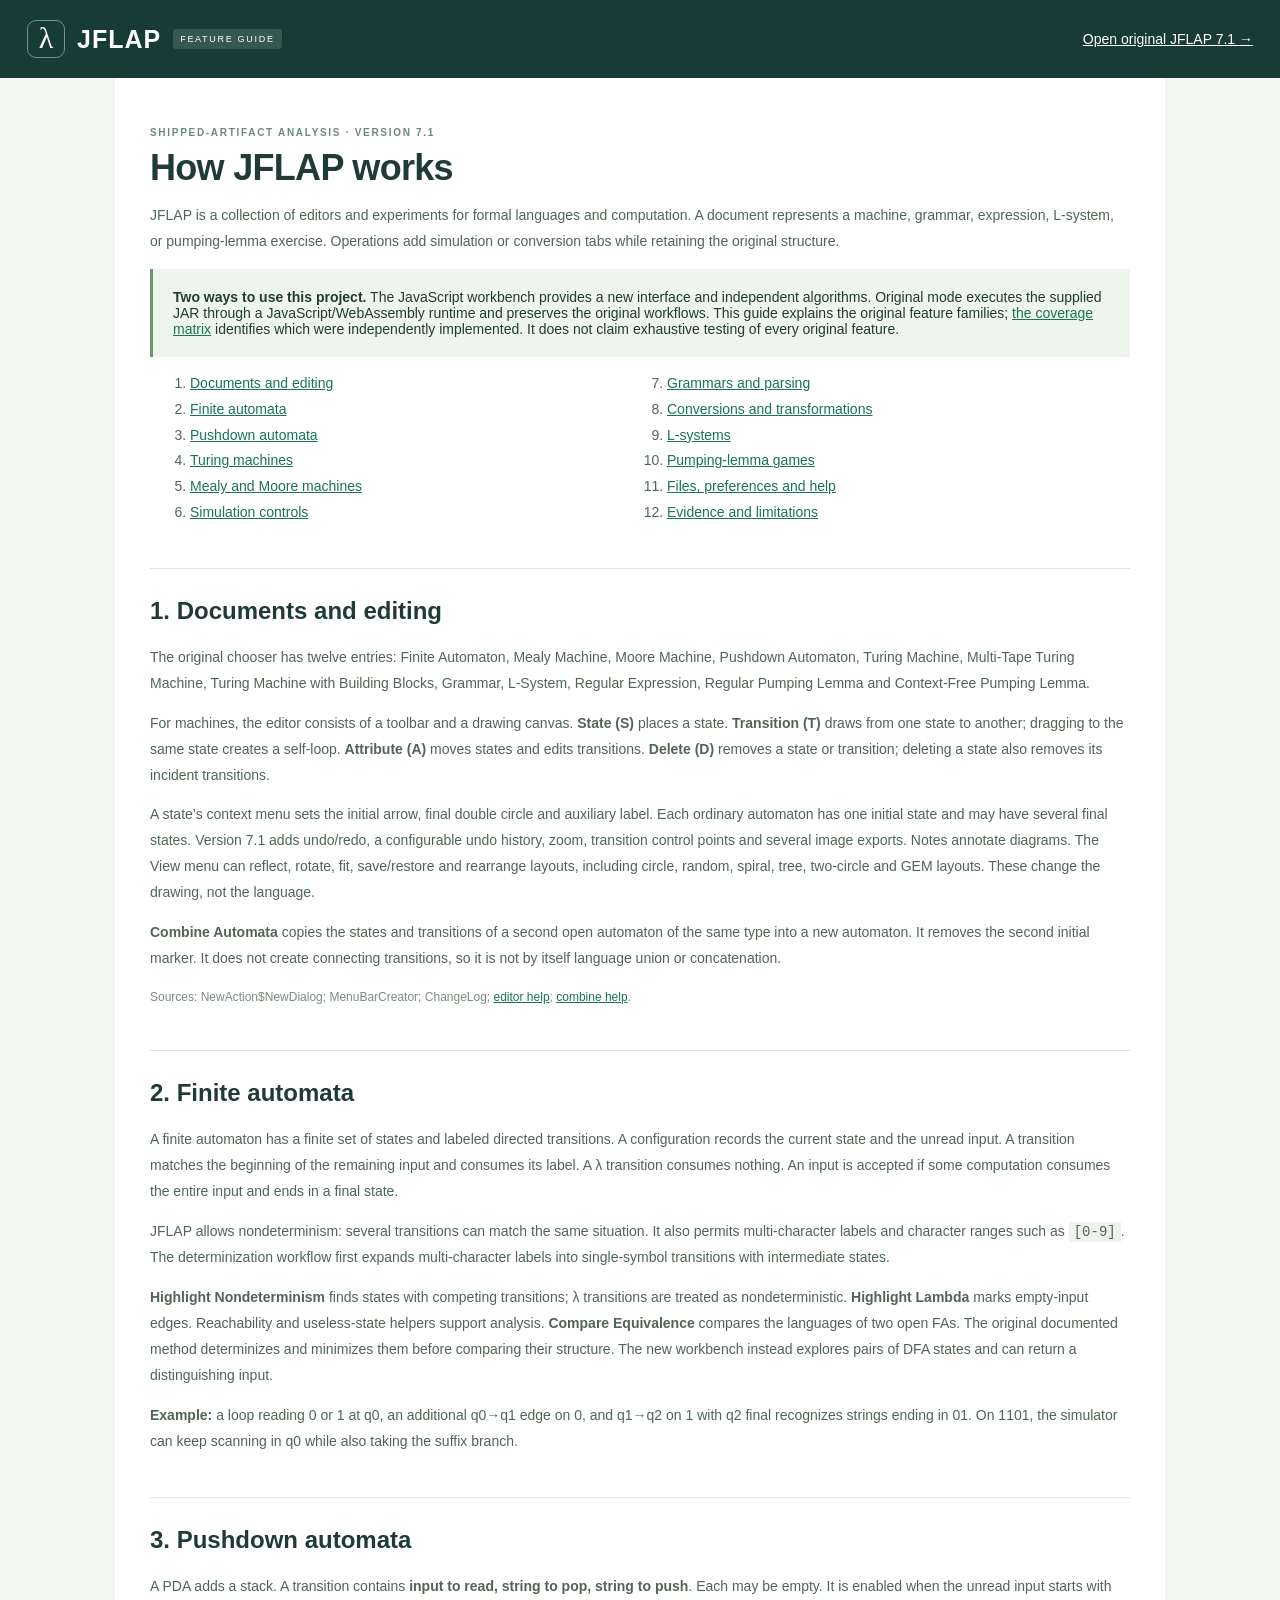
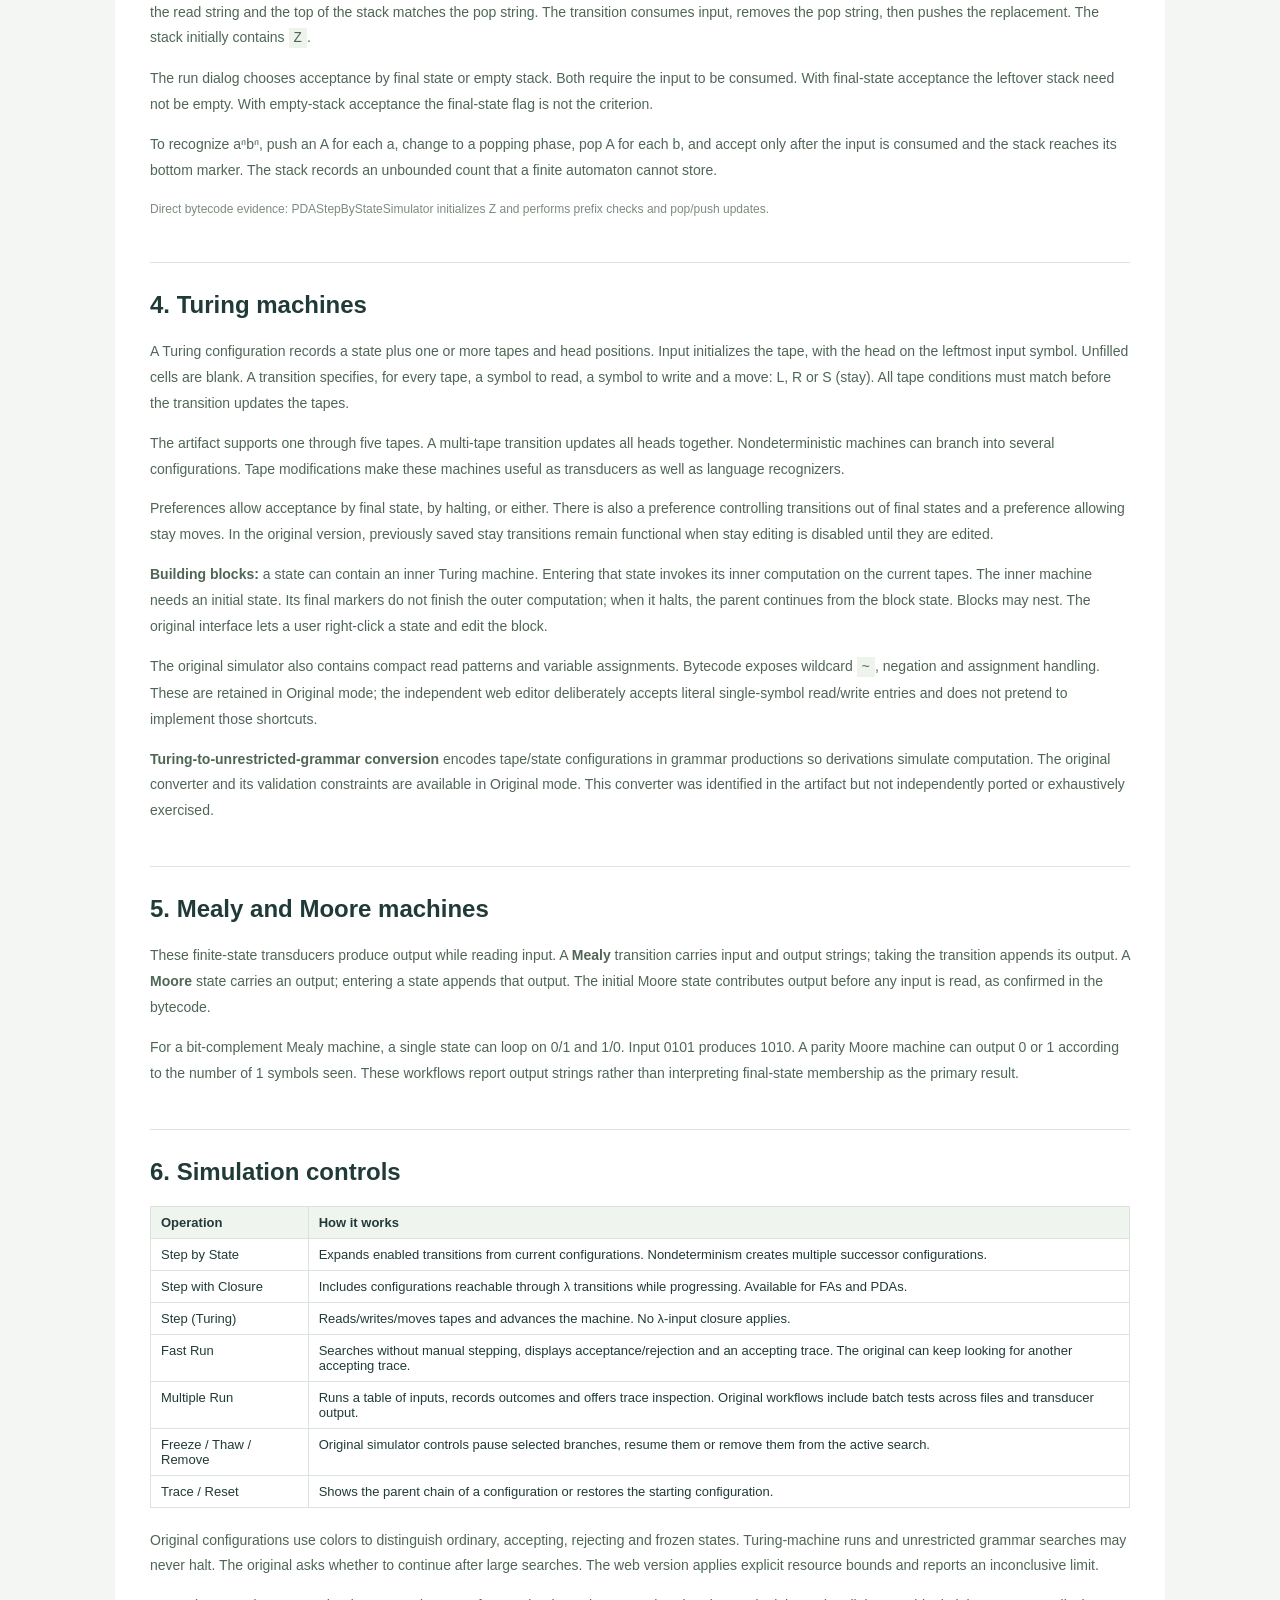
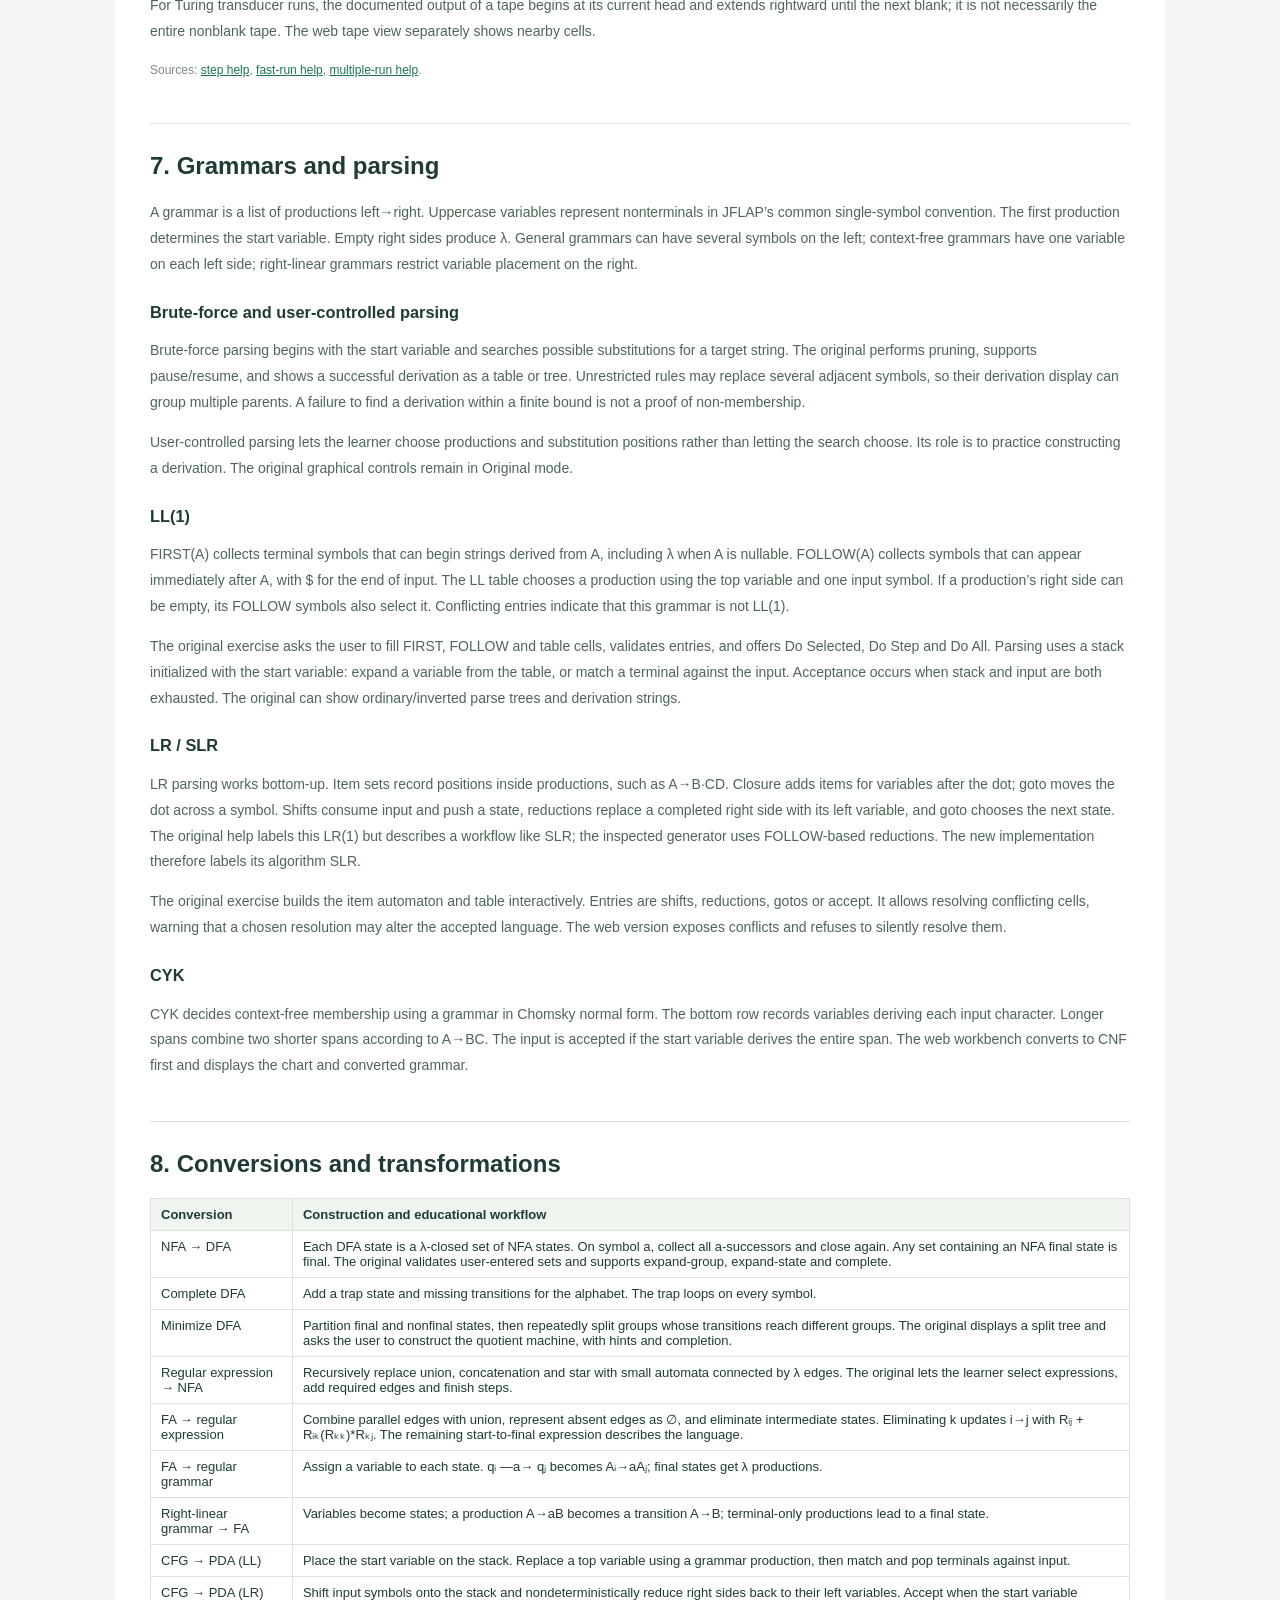
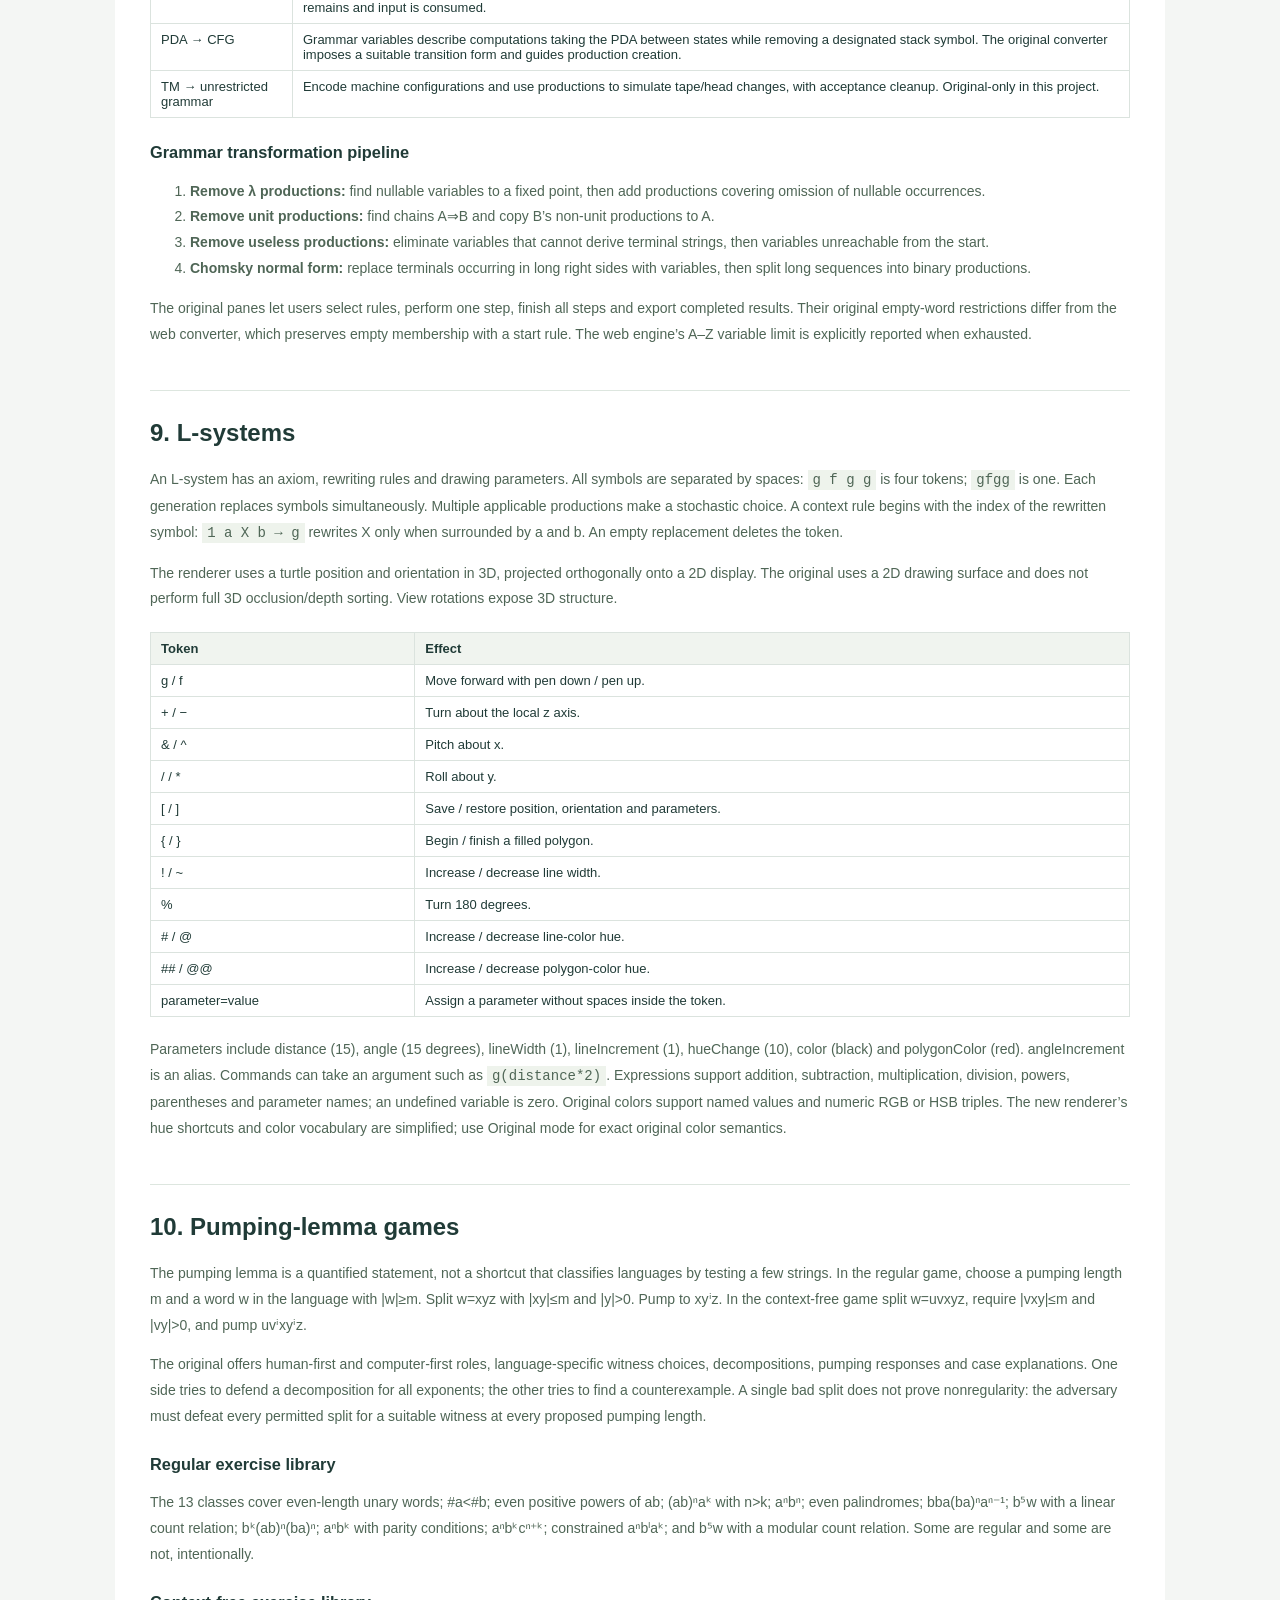
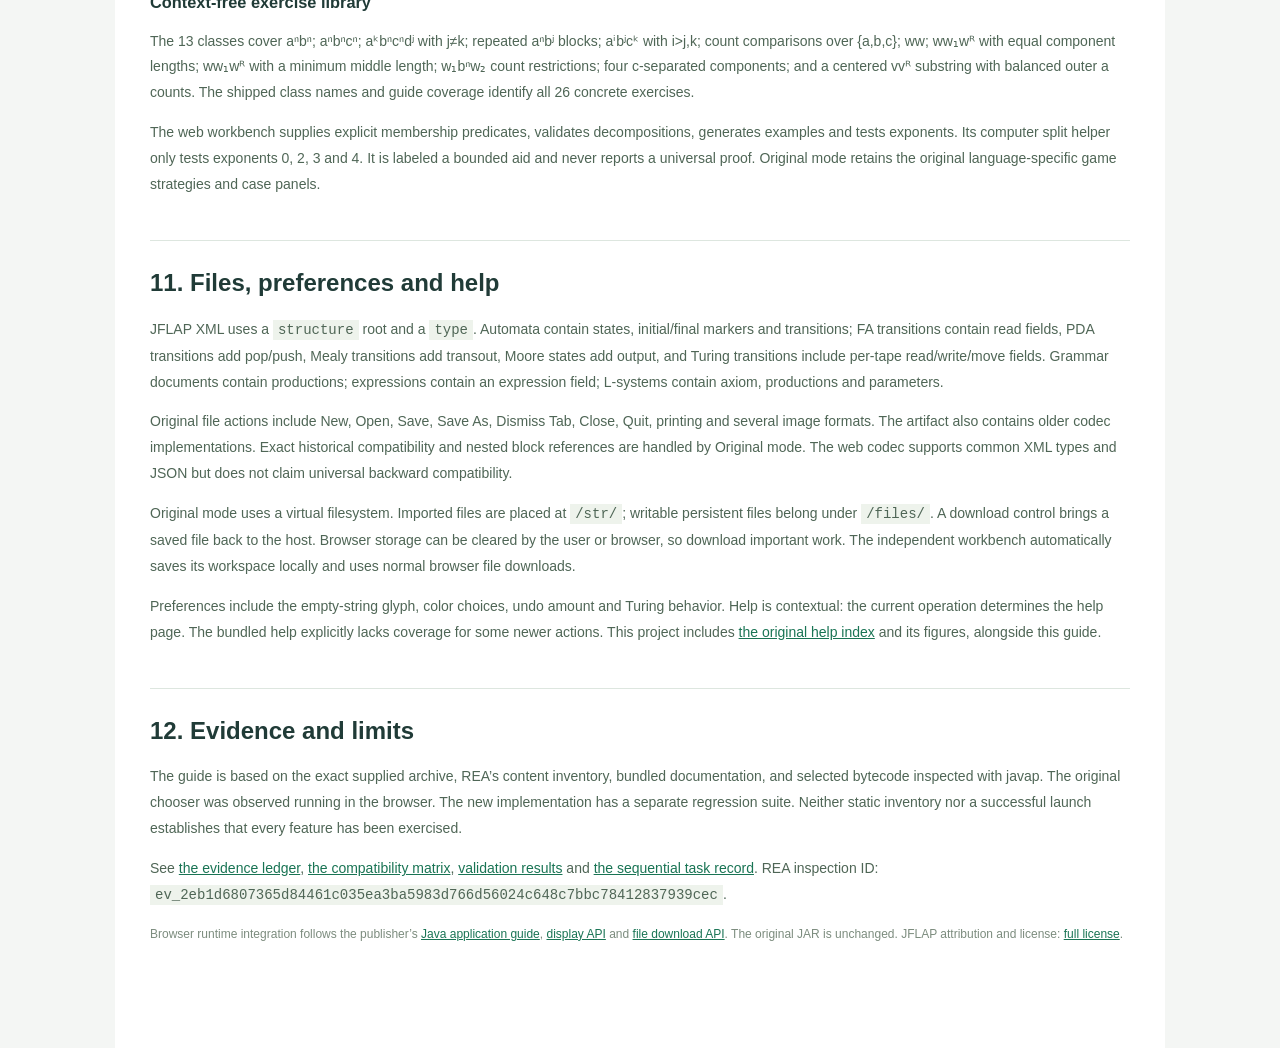
==== docs/GUIDE.html @ 99d25231 "Add regression tests feature guide and deployment documentation" ====
<!doctype html><html lang="en"><head><meta charset="utf-8"><meta name="viewport" content="width=device-width,initial-scale=1"><title>JFLAP 7.1 · Complete feature-family guide</title><link rel="stylesheet" href="../style.css"><style>article{max-width:1050px;margin:auto;padding:45px 35px 100px;background:white}article h1{font-size:36px}article h2{margin-top:42px;border-top:1px solid #dde6df;padding-top:28px;font-size:24px}article h3{margin-top:25px}article p,article li{line-height:1.85;color:#4f6656}article a{color:#197454}article code{background:#eef3ec;padding:2px 5px}article table{margin:20px 0;font-size:13px}.toc{columns:2}.callout{padding:20px;background:#eef5ec;border-left:3px solid #6b9673}.evidence{font-size:12px;color:#7c8c7e}</style></head><body><header><a class="brand" href="../index.html"><span class="brand-icon">λ</span><strong>JFLAP</strong><span class="badge">FEATURE GUIDE</span></a><a href="../classic.html" style="margin-left:auto;color:white">Open original JFLAP 7.1 →</a></header><article><span class="eyebrow">SHIPPED-ARTIFACT ANALYSIS · VERSION 7.1</span><h1>How JFLAP works</h1><p>JFLAP is a collection of editors and experiments for formal languages and computation. A document represents a machine, grammar, expression, L-system, or pumping-lemma exercise. Operations add simulation or conversion tabs while retaining the original structure.</p><div class="callout"><strong>Two ways to use this project.</strong> The JavaScript workbench provides a new interface and independent algorithms. Original mode executes the supplied JAR through a JavaScript/WebAssembly runtime and preserves the original workflows. This guide explains the original feature families; <a href="COVERAGE.md">the coverage matrix</a> identifies which were independently implemented. It does not claim exhaustive testing of every original feature.</div>
<ol class="toc"><li><a href="#documents">Documents and editing</a></li><li><a href="#fa">Finite automata</a></li><li><a href="#pda">Pushdown automata</a></li><li><a href="#tm">Turing machines</a></li><li><a href="#output">Mealy and Moore machines</a></li><li><a href="#simulation">Simulation controls</a></li><li><a href="#grammar">Grammars and parsing</a></li><li><a href="#conversion">Conversions and transformations</a></li><li><a href="#lsystem">L-systems</a></li><li><a href="#pumping">Pumping-lemma games</a></li><li><a href="#files">Files, preferences and help</a></li><li><a href="#evidence">Evidence and limitations</a></li></ol>
<h2 id="documents">1. Documents and editing</h2><p>The original chooser has twelve entries: Finite Automaton, Mealy Machine, Moore Machine, Pushdown Automaton, Turing Machine, Multi-Tape Turing Machine, Turing Machine with Building Blocks, Grammar, L-System, Regular Expression, Regular Pumping Lemma and Context-Free Pumping Lemma.</p><p>For machines, the editor consists of a toolbar and a drawing canvas. <strong>State (S)</strong> places a state. <strong>Transition (T)</strong> draws from one state to another; dragging to the same state creates a self-loop. <strong>Attribute (A)</strong> moves states and edits transitions. <strong>Delete (D)</strong> removes a state or transition; deleting a state also removes its incident transitions.</p><p>A state’s context menu sets the initial arrow, final double circle and auxiliary label. Each ordinary automaton has one initial state and may have several final states. Version 7.1 adds undo/redo, a configurable undo history, zoom, transition control points and several image exports. Notes annotate diagrams. The View menu can reflect, rotate, fit, save/restore and rearrange layouts, including circle, random, spiral, tree, two-circle and GEM layouts. These change the drawing, not the language.</p><p><strong>Combine Automata</strong> copies the states and transitions of a second open automaton of the same type into a new automaton. It removes the second initial marker. It does not create connecting transitions, so it is not by itself language union or concatenation.</p><p class="evidence">Sources: NewAction$NewDialog; MenuBarCreator; ChangeLog; <a href="original/gui.editor.EditorPane.html">editor help</a>; <a href="original/combineAutomata.html">combine help</a>.</p>
<h2 id="fa">2. Finite automata</h2><p>A finite automaton has a finite set of states and labeled directed transitions. A configuration records the current state and the unread input. A transition matches the beginning of the remaining input and consumes its label. A λ transition consumes nothing. An input is accepted if some computation consumes the entire input and ends in a final state.</p><p>JFLAP allows nondeterminism: several transitions can match the same situation. It also permits multi-character labels and character ranges such as <code>[0-9]</code>. The determinization workflow first expands multi-character labels into single-symbol transitions with intermediate states.</p><p><strong>Highlight Nondeterminism</strong> finds states with competing transitions; λ transitions are treated as nondeterministic. <strong>Highlight Lambda</strong> marks empty-input edges. Reachability and useless-state helpers support analysis. <strong>Compare Equivalence</strong> compares the languages of two open FAs. The original documented method determinizes and minimizes them before comparing their structure. The new workbench instead explores pairs of DFA states and can return a distinguishing input.</p><p><strong>Example:</strong> a loop reading 0 or 1 at q0, an additional q0→q1 edge on 0, and q1→q2 on 1 with q2 final recognizes strings ending in 01. On 1101, the simulator can keep scanning in q0 while also taking the suffix branch.</p>
<h2 id="pda">3. Pushdown automata</h2><p>A PDA adds a stack. A transition contains <strong>input to read, string to pop, string to push</strong>. Each may be empty. It is enabled when the unread input starts with the read string and the top of the stack matches the pop string. The transition consumes input, removes the pop string, then pushes the replacement. The stack initially contains <code>Z</code>.</p><p>The run dialog chooses acceptance by final state or empty stack. Both require the input to be consumed. With final-state acceptance the leftover stack need not be empty. With empty-stack acceptance the final-state flag is not the criterion.</p><p>To recognize aⁿbⁿ, push an A for each a, change to a popping phase, pop A for each b, and accept only after the input is consumed and the stack reaches its bottom marker. The stack records an unbounded count that a finite automaton cannot store.</p><p class="evidence">Direct bytecode evidence: PDAStepByStateSimulator initializes Z and performs prefix checks and pop/push updates.</p>
<h2 id="tm">4. Turing machines</h2><p>A Turing configuration records a state plus one or more tapes and head positions. Input initializes the tape, with the head on the leftmost input symbol. Unfilled cells are blank. A transition specifies, for every tape, a symbol to read, a symbol to write and a move: L, R or S (stay). All tape conditions must match before the transition updates the tapes.</p><p>The artifact supports one through five tapes. A multi-tape transition updates all heads together. Nondeterministic machines can branch into several configurations. Tape modifications make these machines useful as transducers as well as language recognizers.</p><p>Preferences allow acceptance by final state, by halting, or either. There is also a preference controlling transitions out of final states and a preference allowing stay moves. In the original version, previously saved stay transitions remain functional when stay editing is disabled until they are edited.</p><p><strong>Building blocks:</strong> a state can contain an inner Turing machine. Entering that state invokes its inner computation on the current tapes. The inner machine needs an initial state. Its final markers do not finish the outer computation; when it halts, the parent continues from the block state. Blocks may nest. The original interface lets a user right-click a state and edit the block.</p><p>The original simulator also contains compact read patterns and variable assignments. Bytecode exposes wildcard <code>~</code>, negation and assignment handling. These are retained in Original mode; the independent web editor deliberately accepts literal single-symbol read/write entries and does not pretend to implement those shortcuts.</p><p><strong>Turing-to-unrestricted-grammar conversion</strong> encodes tape/state configurations in grammar productions so derivations simulate computation. The original converter and its validation constraints are available in Original mode. This converter was identified in the artifact but not independently ported or exhaustively exercised.</p>
<h2 id="output">5. Mealy and Moore machines</h2><p>These finite-state transducers produce output while reading input. A <strong>Mealy</strong> transition carries input and output strings; taking the transition appends its output. A <strong>Moore</strong> state carries an output; entering a state appends that output. The initial Moore state contributes output before any input is read, as confirmed in the bytecode.</p><p>For a bit-complement Mealy machine, a single state can loop on 0/1 and 1/0. Input 0101 produces 1010. A parity Moore machine can output 0 or 1 according to the number of 1 symbols seen. These workflows report output strings rather than interpreting final-state membership as the primary result.</p>
<h2 id="simulation">6. Simulation controls</h2><table><tr><th>Operation</th><th>How it works</th></tr><tr><td>Step by State</td><td>Expands enabled transitions from current configurations. Nondeterminism creates multiple successor configurations.</td></tr><tr><td>Step with Closure</td><td>Includes configurations reachable through λ transitions while progressing. Available for FAs and PDAs.</td></tr><tr><td>Step (Turing)</td><td>Reads/writes/moves tapes and advances the machine. No λ-input closure applies.</td></tr><tr><td>Fast Run</td><td>Searches without manual stepping, displays acceptance/rejection and an accepting trace. The original can keep looking for another accepting trace.</td></tr><tr><td>Multiple Run</td><td>Runs a table of inputs, records outcomes and offers trace inspection. Original workflows include batch tests across files and transducer output.</td></tr><tr><td>Freeze / Thaw / Remove</td><td>Original simulator controls pause selected branches, resume them or remove them from the active search.</td></tr><tr><td>Trace / Reset</td><td>Shows the parent chain of a configuration or restores the starting configuration.</td></tr></table><p>Original configurations use colors to distinguish ordinary, accepting, rejecting and frozen states. Turing-machine runs and unrestricted grammar searches may never halt. The original asks whether to continue after large searches. The web version applies explicit resource bounds and reports an inconclusive limit.</p><p>For Turing transducer runs, the documented output of a tape begins at its current head and extends rightward until the next blank; it is not necessarily the entire nonblank tape. The web tape view separately shows nearby cells.</p><p class="evidence">Sources: <a href="original/gui.sim.SimulatorPane.html">step help</a>, <a href="original/fastSimulator.html">fast-run help</a>, <a href="original/gui.action.MultipleSimulateAction$MultiplePane.html">multiple-run help</a>.</p>
<h2 id="grammar">7. Grammars and parsing</h2><p>A grammar is a list of productions left→right. Uppercase variables represent nonterminals in JFLAP’s common single-symbol convention. The first production determines the start variable. Empty right sides produce λ. General grammars can have several symbols on the left; context-free grammars have one variable on each left side; right-linear grammars restrict variable placement on the right.</p><h3>Brute-force and user-controlled parsing</h3><p>Brute-force parsing begins with the start variable and searches possible substitutions for a target string. The original performs pruning, supports pause/resume, and shows a successful derivation as a table or tree. Unrestricted rules may replace several adjacent symbols, so their derivation display can group multiple parents. A failure to find a derivation within a finite bound is not a proof of non-membership.</p><p>User-controlled parsing lets the learner choose productions and substitution positions rather than letting the search choose. Its role is to practice constructing a derivation. The original graphical controls remain in Original mode.</p><h3>LL(1)</h3><p>FIRST(A) collects terminal symbols that can begin strings derived from A, including λ when A is nullable. FOLLOW(A) collects symbols that can appear immediately after A, with $ for the end of input. The LL table chooses a production using the top variable and one input symbol. If a production’s right side can be empty, its FOLLOW symbols also select it. Conflicting entries indicate that this grammar is not LL(1).</p><p>The original exercise asks the user to fill FIRST, FOLLOW and table cells, validates entries, and offers Do Selected, Do Step and Do All. Parsing uses a stack initialized with the start variable: expand a variable from the table, or match a terminal against the input. Acceptance occurs when stack and input are both exhausted. The original can show ordinary/inverted parse trees and derivation strings.</p><h3>LR / SLR</h3><p>LR parsing works bottom-up. Item sets record positions inside productions, such as A→B·CD. Closure adds items for variables after the dot; goto moves the dot across a symbol. Shifts consume input and push a state, reductions replace a completed right side with its left variable, and goto chooses the next state. The original help labels this LR(1) but describes a workflow like SLR; the inspected generator uses FOLLOW-based reductions. The new implementation therefore labels its algorithm SLR.</p><p>The original exercise builds the item automaton and table interactively. Entries are shifts, reductions, gotos or accept. It allows resolving conflicting cells, warning that a chosen resolution may alter the accepted language. The web version exposes conflicts and refuses to silently resolve them.</p><h3>CYK</h3><p>CYK decides context-free membership using a grammar in Chomsky normal form. The bottom row records variables deriving each input character. Longer spans combine two shorter spans according to A→BC. The input is accepted if the start variable derives the entire span. The web workbench converts to CNF first and displays the chart and converted grammar.</p>
<h2 id="conversion">8. Conversions and transformations</h2><table><tr><th>Conversion</th><th>Construction and educational workflow</th></tr><tr><td>NFA → DFA</td><td>Each DFA state is a λ-closed set of NFA states. On symbol a, collect all a-successors and close again. Any set containing an NFA final state is final. The original validates user-entered sets and supports expand-group, expand-state and complete.</td></tr><tr><td>Complete DFA</td><td>Add a trap state and missing transitions for the alphabet. The trap loops on every symbol.</td></tr><tr><td>Minimize DFA</td><td>Partition final and nonfinal states, then repeatedly split groups whose transitions reach different groups. The original displays a split tree and asks the user to construct the quotient machine, with hints and completion.</td></tr><tr><td>Regular expression → NFA</td><td>Recursively replace union, concatenation and star with small automata connected by λ edges. The original lets the learner select expressions, add required edges and finish steps.</td></tr><tr><td>FA → regular expression</td><td>Combine parallel edges with union, represent absent edges as ∅, and eliminate intermediate states. Eliminating k updates i→j with Rᵢⱼ + Rᵢₖ(Rₖₖ)*Rₖⱼ. The remaining start-to-final expression describes the language.</td></tr><tr><td>FA → regular grammar</td><td>Assign a variable to each state. qᵢ —a→ qⱼ becomes Aᵢ→aAⱼ; final states get λ productions.</td></tr><tr><td>Right-linear grammar → FA</td><td>Variables become states; a production A→aB becomes a transition A→B; terminal-only productions lead to a final state.</td></tr><tr><td>CFG → PDA (LL)</td><td>Place the start variable on the stack. Replace a top variable using a grammar production, then match and pop terminals against input.</td></tr><tr><td>CFG → PDA (LR)</td><td>Shift input symbols onto the stack and nondeterministically reduce right sides back to their left variables. Accept when the start variable remains and input is consumed.</td></tr><tr><td>PDA → CFG</td><td>Grammar variables describe computations taking the PDA between states while removing a designated stack symbol. The original converter imposes a suitable transition form and guides production creation.</td></tr><tr><td>TM → unrestricted grammar</td><td>Encode machine configurations and use productions to simulate tape/head changes, with acceptance cleanup. Original-only in this project.</td></tr></table><h3>Grammar transformation pipeline</h3><ol><li><strong>Remove λ productions:</strong> find nullable variables to a fixed point, then add productions covering omission of nullable occurrences.</li><li><strong>Remove unit productions:</strong> find chains A⇒B and copy B’s non-unit productions to A.</li><li><strong>Remove useless productions:</strong> eliminate variables that cannot derive terminal strings, then variables unreachable from the start.</li><li><strong>Chomsky normal form:</strong> replace terminals occurring in long right sides with variables, then split long sequences into binary productions.</li></ol><p>The original panes let users select rules, perform one step, finish all steps and export completed results. Their original empty-word restrictions differ from the web converter, which preserves empty membership with a start rule. The web engine’s A–Z variable limit is explicitly reported when exhausted.</p>
<h2 id="lsystem">9. L-systems</h2><p>An L-system has an axiom, rewriting rules and drawing parameters. All symbols are separated by spaces: <code>g f g g</code> is four tokens; <code>gfgg</code> is one. Each generation replaces symbols simultaneously. Multiple applicable productions make a stochastic choice. A context rule begins with the index of the rewritten symbol: <code>1 a X b → g</code> rewrites X only when surrounded by a and b. An empty replacement deletes the token.</p><p>The renderer uses a turtle position and orientation in 3D, projected orthogonally onto a 2D display. The original uses a 2D drawing surface and does not perform full 3D occlusion/depth sorting. View rotations expose 3D structure.</p><table><tr><th>Token</th><th>Effect</th></tr><tr><td>g / f</td><td>Move forward with pen down / pen up.</td></tr><tr><td>+ / −</td><td>Turn about the local z axis.</td></tr><tr><td>&amp; / ^</td><td>Pitch about x.</td></tr><tr><td>/ / *</td><td>Roll about y.</td></tr><tr><td>[ / ]</td><td>Save / restore position, orientation and parameters.</td></tr><tr><td>{ / }</td><td>Begin / finish a filled polygon.</td></tr><tr><td>! / ~</td><td>Increase / decrease line width.</td></tr><tr><td>%</td><td>Turn 180 degrees.</td></tr><tr><td># / @</td><td>Increase / decrease line-color hue.</td></tr><tr><td>## / @@</td><td>Increase / decrease polygon-color hue.</td></tr><tr><td>parameter=value</td><td>Assign a parameter without spaces inside the token.</td></tr></table><p>Parameters include distance (15), angle (15 degrees), lineWidth (1), lineIncrement (1), hueChange (10), color (black) and polygonColor (red). angleIncrement is an alias. Commands can take an argument such as <code>g(distance*2)</code>. Expressions support addition, subtraction, multiplication, division, powers, parentheses and parameter names; an undefined variable is zero. Original colors support named values and numeric RGB or HSB triples. The new renderer’s hue shortcuts and color vocabulary are simplified; use Original mode for exact original color semantics.</p>
<h2 id="pumping">10. Pumping-lemma games</h2><p>The pumping lemma is a quantified statement, not a shortcut that classifies languages by testing a few strings. In the regular game, choose a pumping length m and a word w in the language with |w|≥m. Split w=xyz with |xy|≤m and |y|&gt;0. Pump to xyⁱz. In the context-free game split w=uvxyz, require |vxy|≤m and |vy|&gt;0, and pump uvⁱxyⁱz.</p><p>The original offers human-first and computer-first roles, language-specific witness choices, decompositions, pumping responses and case explanations. One side tries to defend a decomposition for all exponents; the other tries to find a counterexample. A single bad split does not prove nonregularity: the adversary must defeat every permitted split for a suitable witness at every proposed pumping length.</p><h3>Regular exercise library</h3><p>The 13 classes cover even-length unary words; #a&lt;#b; even positive powers of ab; (ab)ⁿaᵏ with n&gt;k; aⁿbⁿ; even palindromes; bba(ba)ⁿaⁿ⁻¹; b⁵w with a linear count relation; bᵏ(ab)ⁿ(ba)ⁿ; aⁿbᵏ with parity conditions; aⁿbᵏcⁿ⁺ᵏ; constrained aⁿbˡaᵏ; and b⁵w with a modular count relation. Some are regular and some are not, intentionally.</p><h3>Context-free exercise library</h3><p>The 13 classes cover aⁿbⁿ; aⁿbⁿcⁿ; aᵏbⁿcⁿdʲ with j≠k; repeated aⁿbʲ blocks; aⁱbʲcᵏ with i&gt;j,k; count comparisons over {a,b,c}; ww; ww₁wᴿ with equal component lengths; ww₁wᴿ with a minimum middle length; w₁bⁿw₂ count restrictions; four c-separated components; and a centered vvᴿ substring with balanced outer a counts. The shipped class names and guide coverage identify all 26 concrete exercises.</p><p>The web workbench supplies explicit membership predicates, validates decompositions, generates examples and tests exponents. Its computer split helper only tests exponents 0, 2, 3 and 4. It is labeled a bounded aid and never reports a universal proof. Original mode retains the original language-specific game strategies and case panels.</p>
<h2 id="files">11. Files, preferences and help</h2><p>JFLAP XML uses a <code>structure</code> root and a <code>type</code>. Automata contain states, initial/final markers and transitions; FA transitions contain read fields, PDA transitions add pop/push, Mealy transitions add transout, Moore states add output, and Turing transitions include per-tape read/write/move fields. Grammar documents contain productions; expressions contain an expression field; L-systems contain axiom, productions and parameters.</p><p>Original file actions include New, Open, Save, Save As, Dismiss Tab, Close, Quit, printing and several image formats. The artifact also contains older codec implementations. Exact historical compatibility and nested block references are handled by Original mode. The web codec supports common XML types and JSON but does not claim universal backward compatibility.</p><p>Original mode uses a virtual filesystem. Imported files are placed at <code>/str/</code>; writable persistent files belong under <code>/files/</code>. A download control brings a saved file back to the host. Browser storage can be cleared by the user or browser, so download important work. The independent workbench automatically saves its workspace locally and uses normal browser file downloads.</p><p>Preferences include the empty-string glyph, color choices, undo amount and Turing behavior. Help is contextual: the current operation determines the help page. The bundled help explicitly lacks coverage for some newer actions. This project includes <a href="original/index.html">the original help index</a> and its figures, alongside this guide.</p>
<h2 id="evidence">12. Evidence and limits</h2><p>The guide is based on the exact supplied archive, REA’s content inventory, bundled documentation, and selected bytecode inspected with javap. The original chooser was observed running in the browser. The new implementation has a separate regression suite. Neither static inventory nor a successful launch establishes that every feature has been exercised.</p><p>See <a href="ANALYSIS.md">the evidence ledger</a>, <a href="COVERAGE.md">the compatibility matrix</a>, <a href="VALIDATION.md">validation results</a> and <a href="TASKS.md">the sequential task record</a>. REA inspection ID: <code>ev_2eb1d6807365d84461c035ea3ba5983d766d56024c648c7bbc78412837939cec</code>.</p><p class="evidence">Browser runtime integration follows the publisher’s <a href="https://cheerpj.com/docs/getting-started/Java-app">Java application guide</a>, <a href="https://cheerpj.com/docs/reference/cheerpjCreateDisplay">display API</a> and <a href="https://cheerpj.com/docs/reference/cjFileBlob">file download API</a>. The original JAR is unchanged. JFLAP attribution and license: <a href="../vendor/JFLAP-LICENSE.txt">full license</a>.</p></article></body></html>
---- style.css ----
:root{font-family:Inter,'Segoe UI',Arial,sans-serif;color:#203b37;background:#f4f6f4;font-size:14px;--green:#176b56;--line:#dbe3de;--muted:#78847e}*{box-sizing:border-box}body{margin:0}button,input,select,textarea{font:inherit}button{cursor:pointer;border:1px solid var(--line);background:white;color:#304b44;border-radius:6px;padding:8px 12px;transition:background .12s}button:hover{background:#eaf2ec}button:disabled{opacity:.4;cursor:default}button.primary{background:var(--green);color:white;border-color:var(--green)}button.active{background:#deeee4;border-color:#83ad95;color:#12523c}input,select,textarea{border:1px solid #cbd8d0;border-radius:5px;padding:8px;background:white;color:#243c33}textarea{resize:vertical;line-height:1.65;font-family:Consolas,monospace;width:100%}input:focus,textarea:focus,button:focus-visible,select:focus{outline:2px solid #47a77d;outline-offset:2px}header{height:78px;background:#173b35;color:#fff;display:flex;align-items:center;padding:0 27px;gap:32px}.brand{display:flex;gap:12px;align-items:center;text-decoration:none;color:white}.brand strong{font-size:25px;letter-spacing:1px}.brand-icon{width:38px;height:38px;border:1px solid #72958b;border-radius:9px;font-family:Georgia;font-size:30px;text-align:center}.badge{font-size:9px;letter-spacing:1.7px;background:#35584f;padding:5px 7px;border-radius:3px}.tagline{color:#b7cdc5;font-size:13px}header>button{margin-left:auto;background:transparent;border-color:#4f7066;color:white}#menubar{display:flex;padding:6px 24px;background:white;border-bottom:1px solid var(--line);gap:4px;height:43px}.menu{position:relative}.menu>button{border:0;padding:5px 14px}.menu-panel{display:none;position:absolute;top:31px;left:0;min-width:220px;background:white;padding:6px;border:1px solid var(--line);border-radius:6px;z-index:40;box-shadow:0 8px 28px #233b3720}.menu:focus-within .menu-panel,.menu:hover .menu-panel{display:block}.menu-panel button{display:block;width:100%;text-align:left;border:0;font-size:13px;padding:9px}.menu-panel hr{border:0;border-top:1px solid var(--line)}.workspace{display:grid;grid-template-columns:226px 1fr;min-height:calc(100vh - 121px)}.sidebar{border-right:1px solid var(--line);padding:26px 15px;display:flex;flex-direction:column;background:#eff3ef}.section-label{font-size:10px;letter-spacing:1.7px;font-weight:700;color:#849188;margin:0 10px 16px}.new{width:100%;text-align:left;background:transparent;margin-bottom:19px;border-style:dashed}#documents{display:flex;flex-direction:column;gap:5px}.doc-item{display:flex;align-items:center;gap:4px;border-radius:7px}.doc-item.active{background:#dce9de}.doc-item>button:first-child{background:transparent;flex:1;min-width:0;text-align:left;border:0;overflow:hidden;text-overflow:ellipsis;white-space:nowrap;padding:13px 10px}.doc-item>button:last-child{background:transparent;padding:3px 7px;border:0;color:#8a9990}.sidebar-bottom{margin-top:auto;padding:36px 10px 0;font-size:11px;line-height:1.8;color:#718379}.sidebar-bottom small{font-size:10px;color:#98a59c}.status-dot{display:inline-block;width:6px;height:6px;background:#50a26b;border-radius:50%;margin-right:4px}main{min-width:0;padding:28px 32px 0;display:flex;flex-direction:column}.document-heading{display:flex;justify-content:space-between;align-items:center;gap:15px;margin-bottom:25px}.eyebrow{font-size:10px;font-weight:700;letter-spacing:1.7px;color:#6b8b79}h1{margin:8px 0 0;font-size:25px;font-weight:600;letter-spacing:-.7px}.heading-actions{display:flex;gap:8px}#tabs{display:flex;border-bottom:1px solid var(--line);gap:16px}#tabs button{border:0;border-radius:0;background:none;padding:12px 5px;color:#7b8a80;font-size:13px}#tabs button.active{border-bottom:2px solid #287453;color:#23563f}#toolbar{display:flex;align-items:center;gap:7px;background:#fff;border:1px solid var(--line);border-bottom:0;padding:12px 16px;border-radius:8px 8px 0 0;margin-top:22px;min-height:62px;flex-wrap:wrap}.divider{height:24px;width:1px;background:var(--line);margin:0 7px}.toolbar-hint{margin-left:auto;color:#8b978f;font-size:11px}#content{border:1px solid var(--line);background:white;min-height:490px;flex:1;position:relative;border-radius:0 0 8px 8px;overflow:hidden}#canvas{width:100%;height:100%;min-height:490px;display:block;touch-action:none;background-image:radial-gradient(#d8e4dc .8px,transparent .8px);background-size:20px 20px}.state circle{fill:#f5df94;stroke:#4d6052;stroke-width:1.7}.state.highlight circle{fill:#a9dfb9;stroke:#198051;stroke-width:3}.state.selected circle{stroke:#188c6d;stroke-width:3}.state text{fill:#273e32;text-anchor:middle;dominant-baseline:middle;font:14px 'Segoe UI',sans-serif;pointer-events:none}.state .label{font-size:11px;fill:#728675}.transition path{fill:none;stroke:#52665b;stroke-width:1.6}.transition text{font:13px Consolas,monospace;fill:#365143;paint-order:stroke;stroke:white;stroke-width:5;stroke-linejoin:round}.transition.highlight path{stroke:#dc8d2d;stroke-width:3}.transition .hit{stroke:transparent;stroke-width:15;pointer-events:stroke}.transition .control{fill:#fff;stroke:#16856b;stroke-dasharray:3 2}.note{font-size:13px;fill:#89958c}footer{display:flex;justify-content:space-between;font-size:11px;color:#819086;padding:14px 0}.panel{padding:24px}.split{display:grid;grid-template-columns:minmax(270px,1fr) minmax(280px,1.25fr);gap:25px}.card{border:1px solid var(--line);border-radius:7px;padding:20px}.card h3{margin:0 0 15px;font-size:15px}.card p,.hint{font-size:12px;line-height:1.7;color:#7b8a80}.field{display:flex;flex-direction:column;gap:7px;margin-bottom:14px}.field>span,.field>label{font-size:12px;color:#5c7264}.row{display:flex;gap:10px;align-items:center;flex-wrap:wrap}.row>input{min-width:80px;flex:1}.actions{display:flex;gap:7px;flex-wrap:wrap;margin:12px 0}.result{padding:14px 18px;background:#f1f5f1;border-left:3px solid #849b8c;border-radius:4px;margin:14px 0;font-weight:500}.result.accepted{background:#e8f5eb;color:#25643b;border-color:#57a271}.result.rejected,.error{background:#fff0eb;color:#a04d36;border-color:#cb765d}.result.limit,.result.loop{background:#fff7e4;color:#936c22;border-color:#d8b669}table{border-collapse:collapse;width:100%;font-size:12px}td,th{border:1px solid var(--line);padding:8px 10px;text-align:left;vertical-align:top}th{background:#f0f4ef;font-weight:600}td input{width:100%;border:0;padding:3px}pre{white-space:pre-wrap;overflow-wrap:anywhere;font-size:12px;line-height:1.7;color:#42624c;margin:0}.scroll{max-height:430px;overflow:auto}.config{border:1px solid #dce7dd;padding:12px;border-radius:5px;margin:7px 0;font:12px Consolas,monospace;cursor:pointer}.tape{display:flex;margin:8px 0;gap:1px}.tape span{display:inline-flex;justify-content:center;min-width:24px;height:25px;padding:4px;border:1px solid #b9cbbd}.tape .head{background:#f5df94;border-color:#958247}.empty{display:grid;place-content:center;min-height:370px;text-align:center;color:#9aaba0}.empty strong{font-size:18px;color:#56735f;margin-bottom:10px}.chooser{display:grid;grid-template-columns:repeat(3,1fr);gap:10px}.chooser button{padding:18px 12px;text-align:left;min-height:70px;font-weight:500}.chooser button small{display:block;color:#8b9d8f;margin-top:7px;font-weight:normal;font-size:11px}dialog{border:1px solid #dbe6dc;border-radius:12px;width:min(800px,94vw);max-height:90vh;padding:25px;box-shadow:0 20px 80px #173b3540;color:#294637}dialog::backdrop{background:#173b3560;backdrop-filter:blur(3px)}.dialog-top{display:flex;justify-content:space-between;align-items:center;margin-bottom:16px}.dialog-top h2{font-size:21px;margin:0}.dialog-top button{border:0;font-size:23px}#dialog-actions{display:flex;justify-content:flex-end;gap:8px;margin-top:20px}.help-grid{display:grid;grid-template-columns:1fr 1fr;gap:15px}.help-grid section{border-bottom:1px solid var(--line);padding-bottom:10px}.help-grid h3{font-size:14px}.help-grid p{font-size:12px;line-height:1.7;color:#647d6a}.trace-controls{display:flex;gap:8px;margin-bottom:15px}.diagram-small{height:240px;width:100%;background:#fafcf9}.warning{color:#a07431;font-size:12px}.mono{font-family:Consolas,monospace}.small{font-size:11px;color:#87998b}.sr-only{position:absolute;width:1px;height:1px;overflow:hidden;clip:rect(0,0,0,0)}
@media(max-width:1000px){.workspace{grid-template-columns:170px 1fr}main{padding:22px 18px 0}.tagline{display:none}.split{grid-template-columns:1fr}.heading-actions button{padding:7px}.toolbar-hint{display:none}.document-heading{align-items:flex-start}h1{font-size:21px}.chooser{grid-template-columns:repeat(2,1fr)}}@media(max-width:650px){header{padding:0 15px;height:65px}.badge{display:none}.workspace{display:block}.sidebar{display:none}main{padding:18px 10px 0}#menubar{padding:6px}.document-heading{flex-direction:column}.heading-actions{width:100%}.heading-actions button{flex:1}.panel{padding:15px}.help-grid{grid-template-columns:1fr}#tabs{gap:8px}#tabs button{font-size:12px}#toolbar{padding:8px}#toolbar button{padding:7px 8px}#content,#canvas{min-height:420px}.chooser{grid-template-columns:1fr 1fr}}
@media print{header,nav,.sidebar,#toolbar,footer,.heading-actions,#tabs{display:none!important}.workspace{display:block}main{padding:0}#content{border:0}}
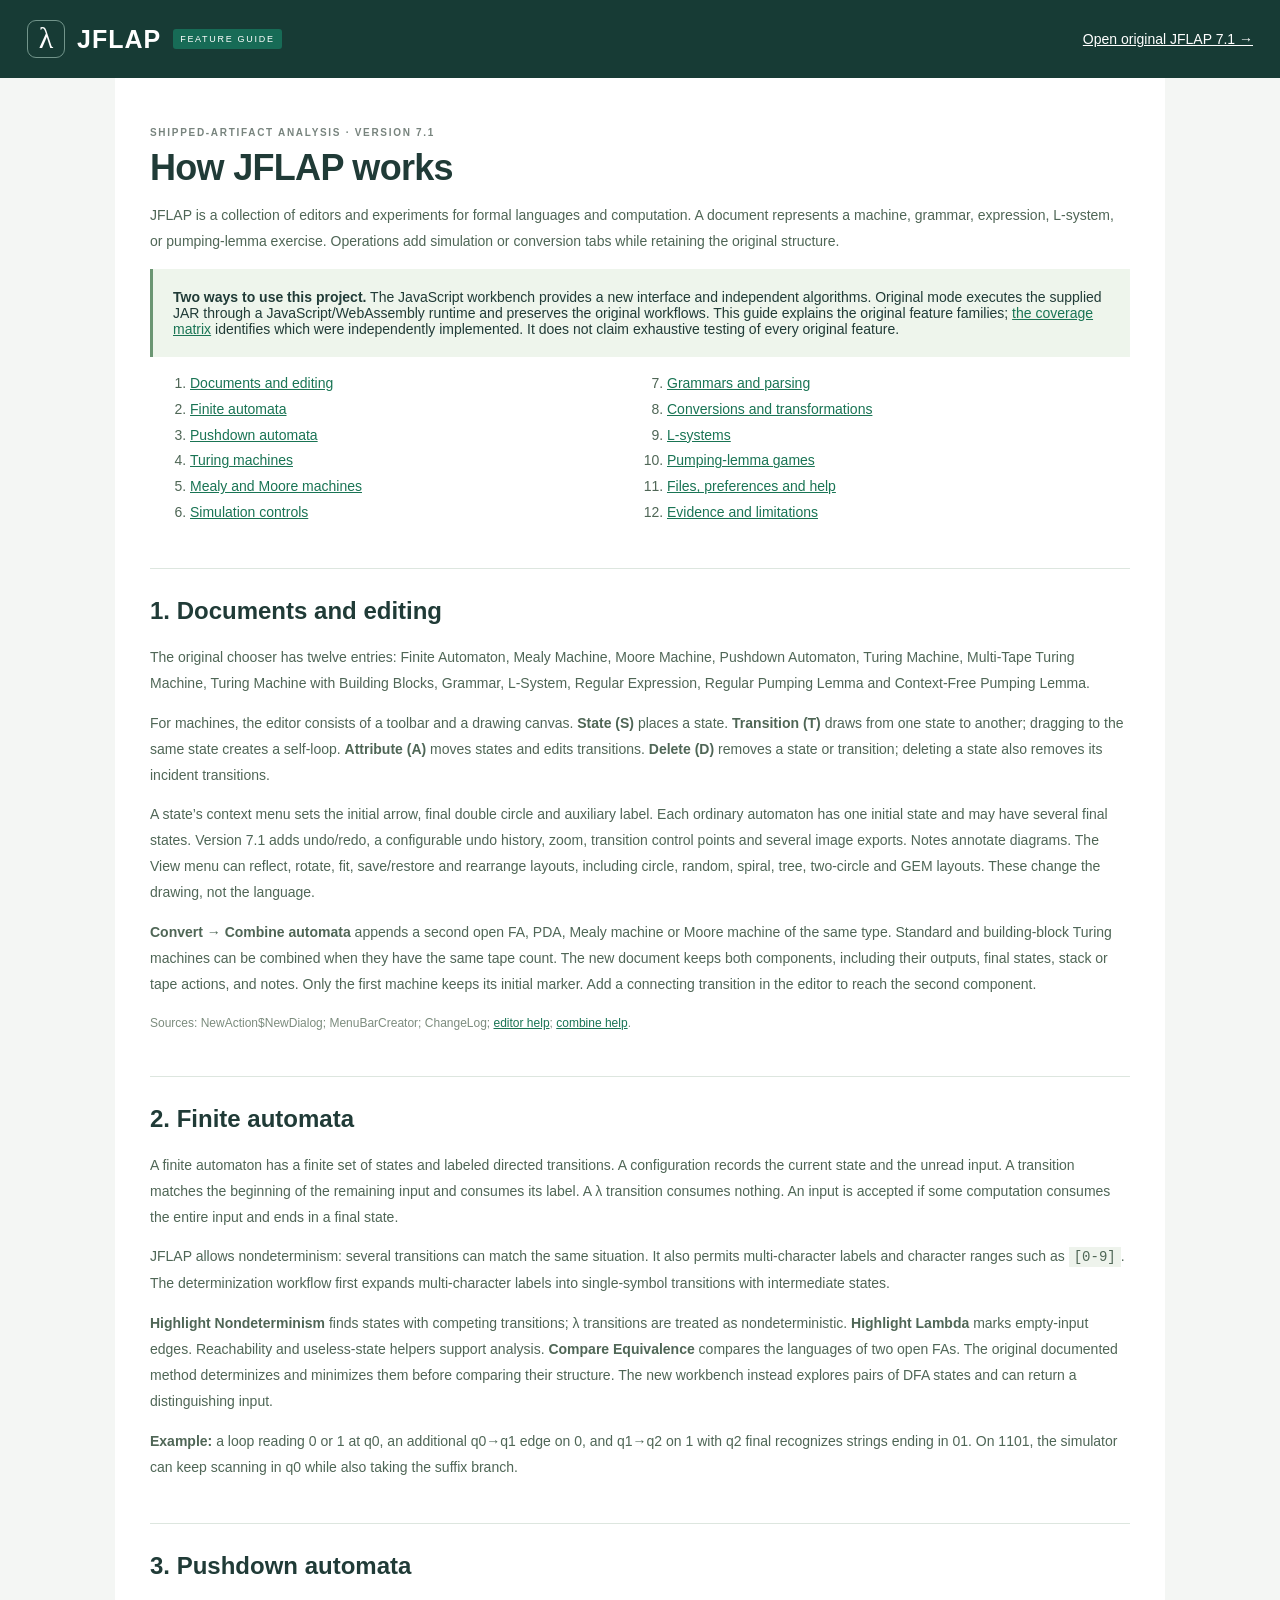
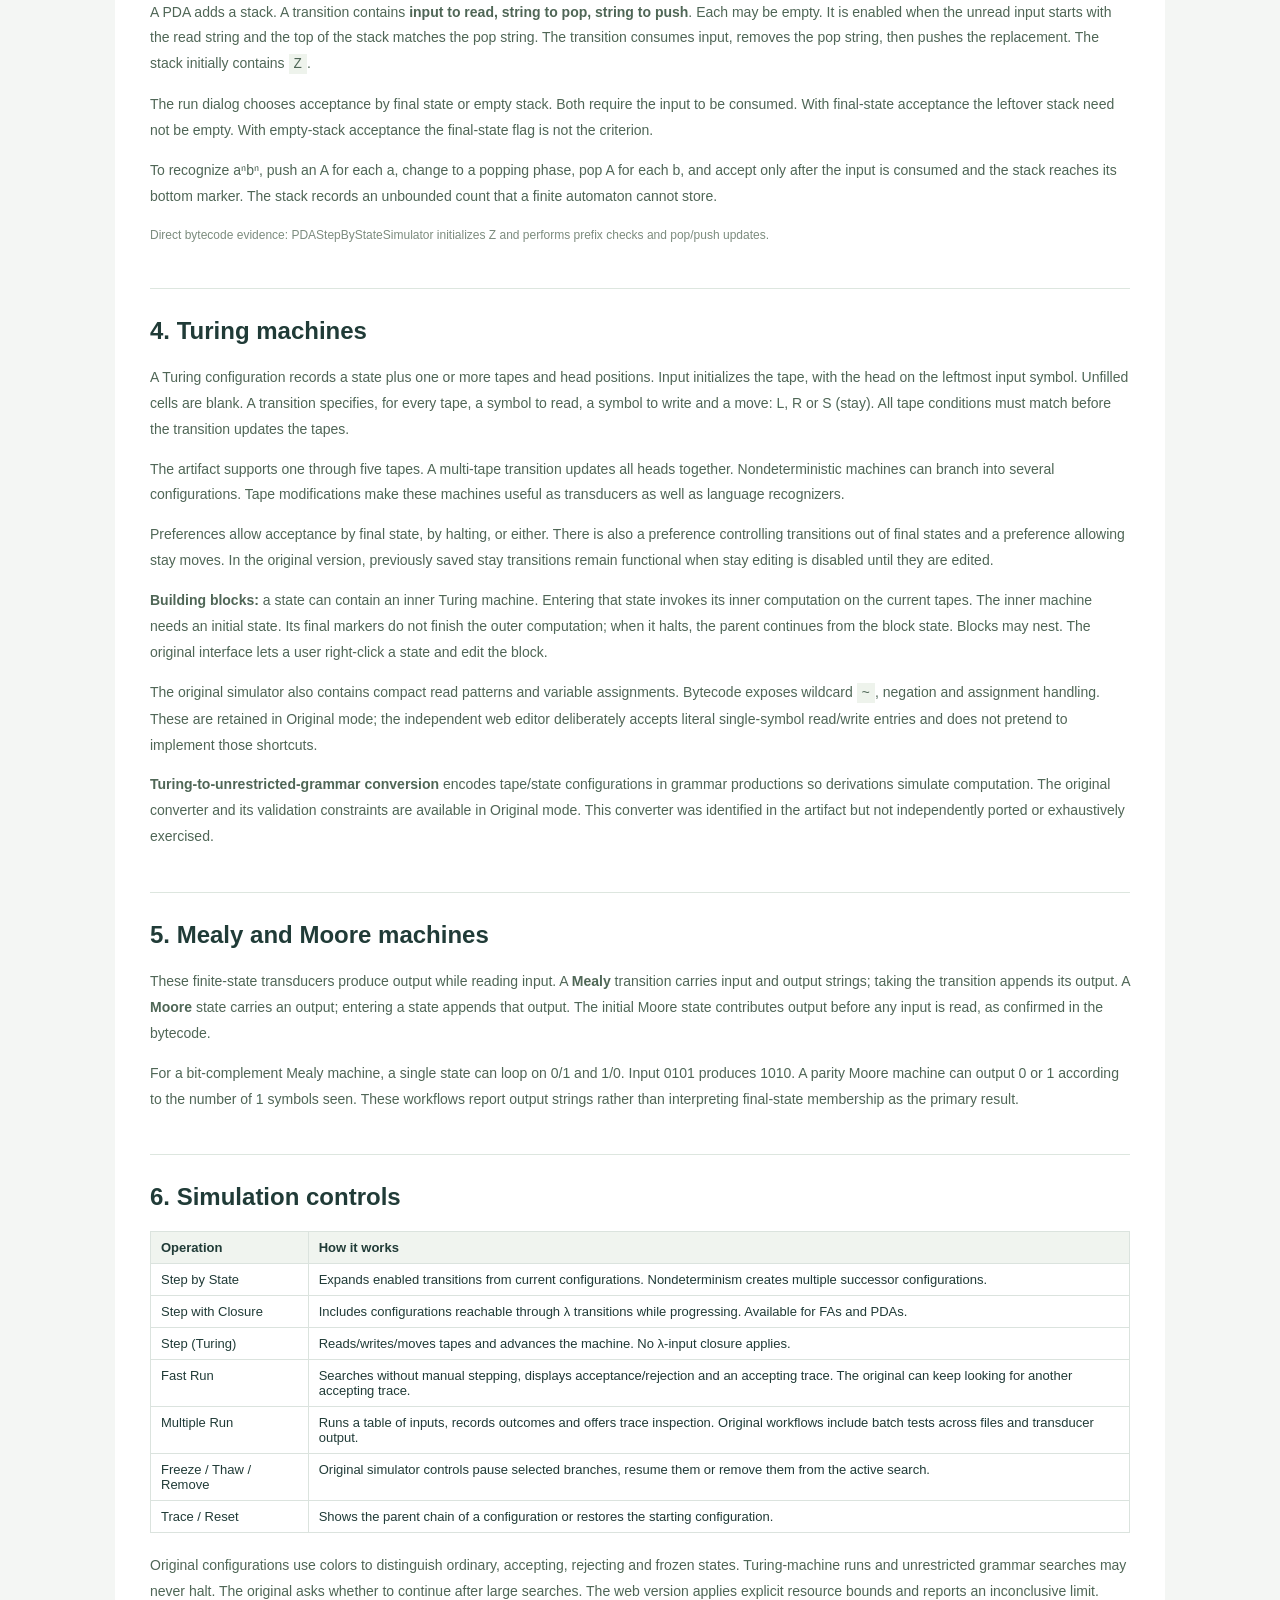
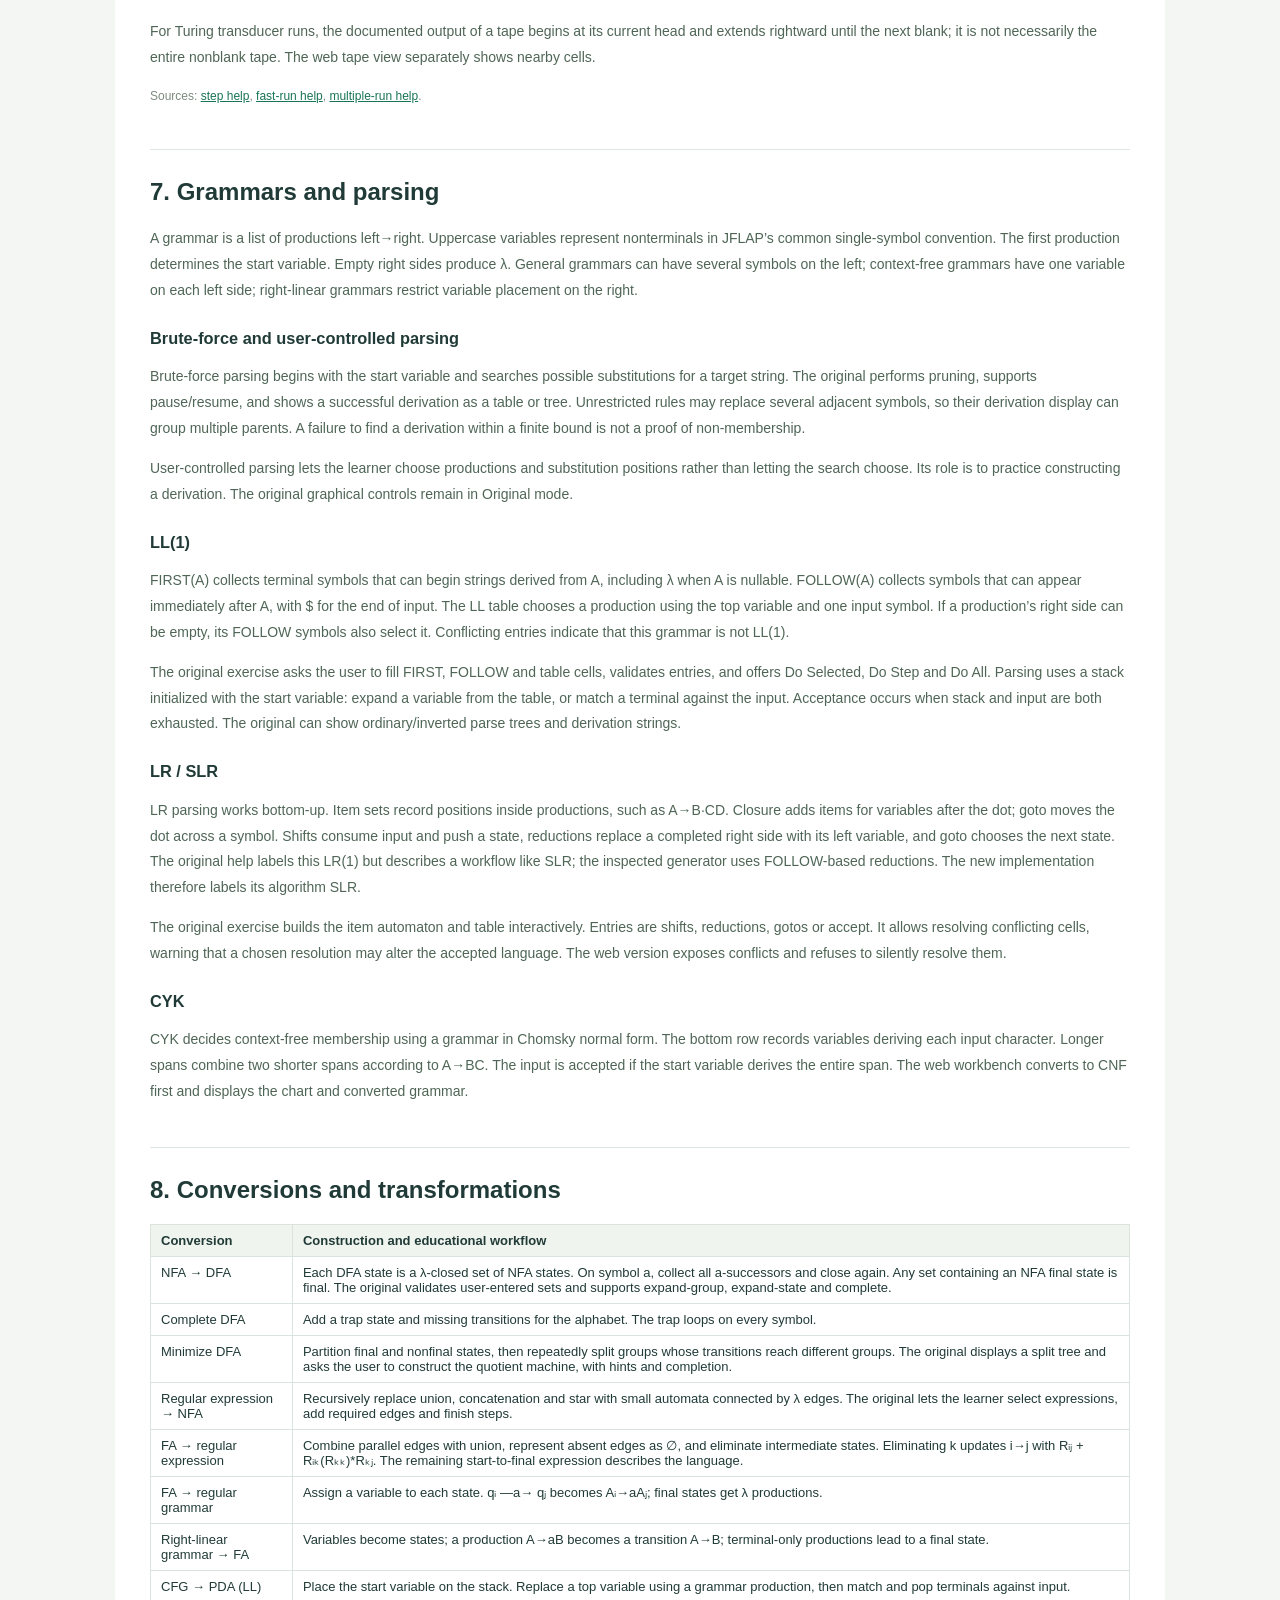
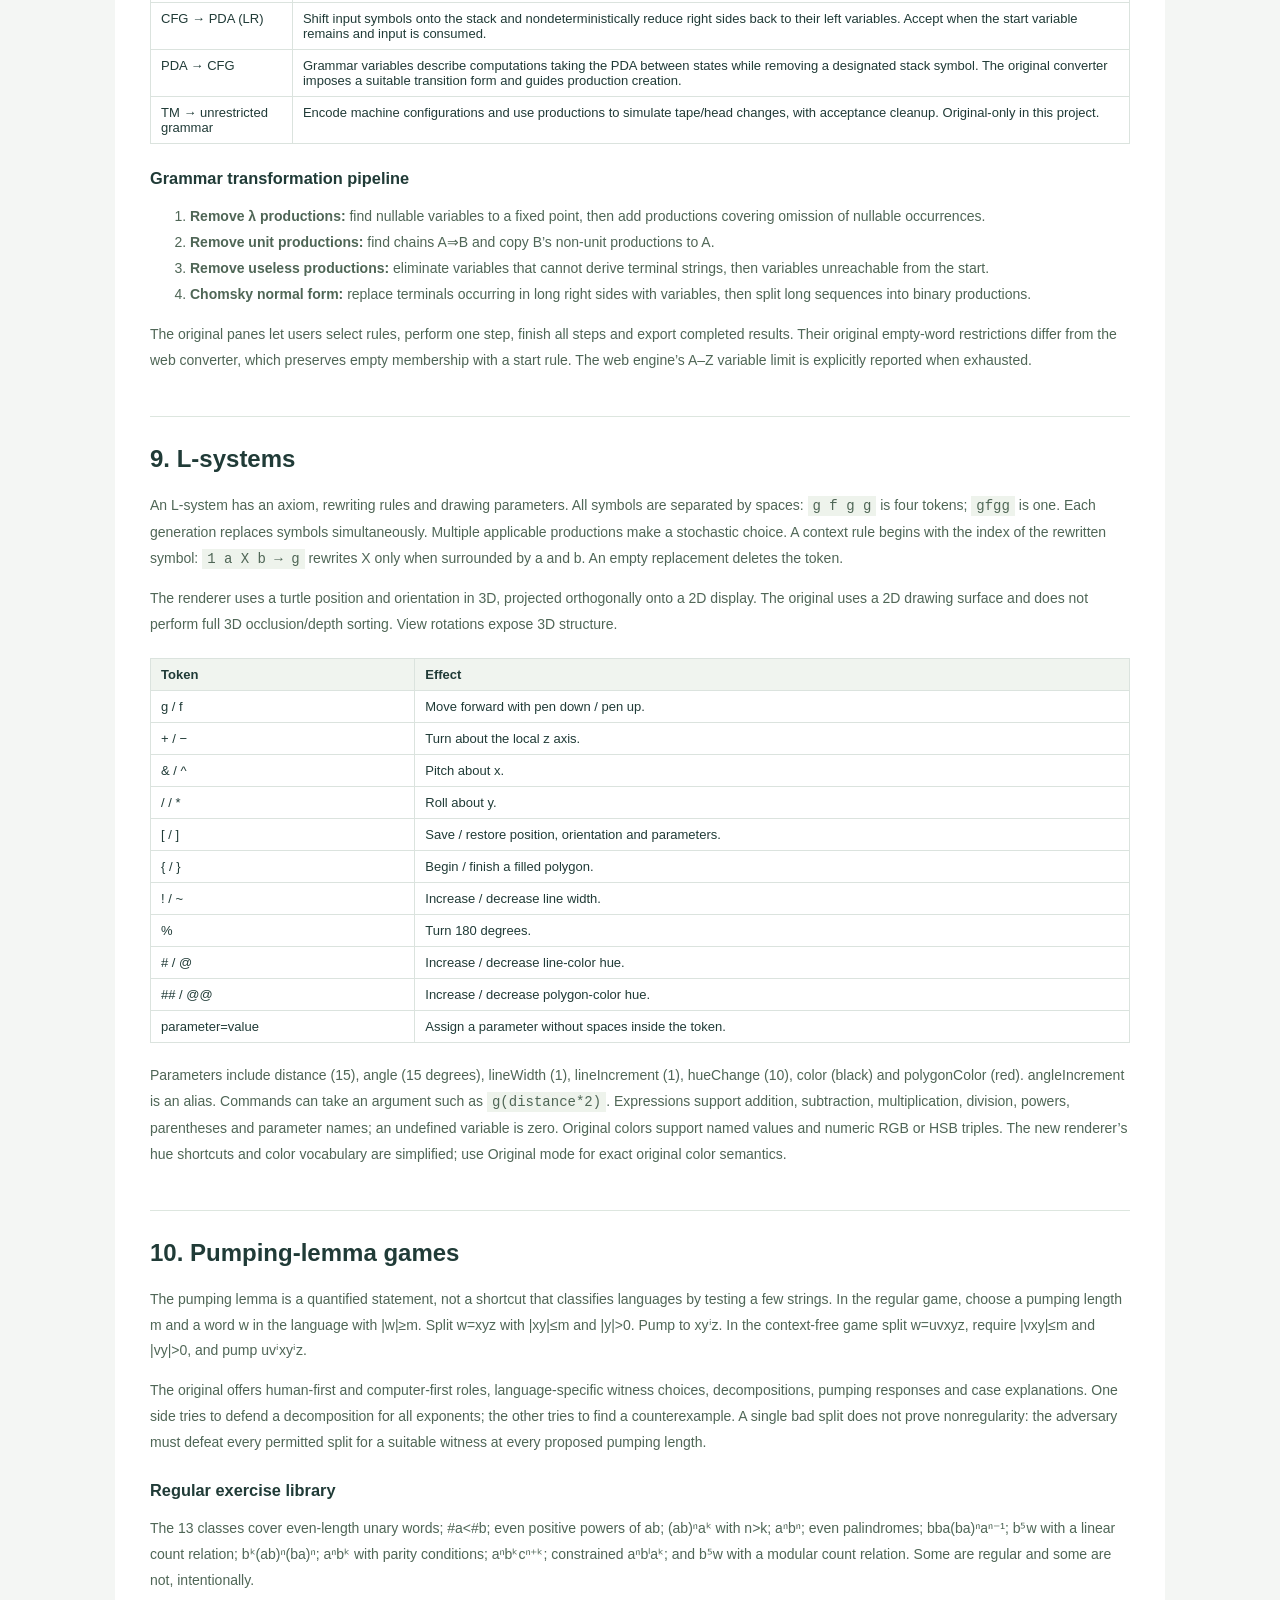
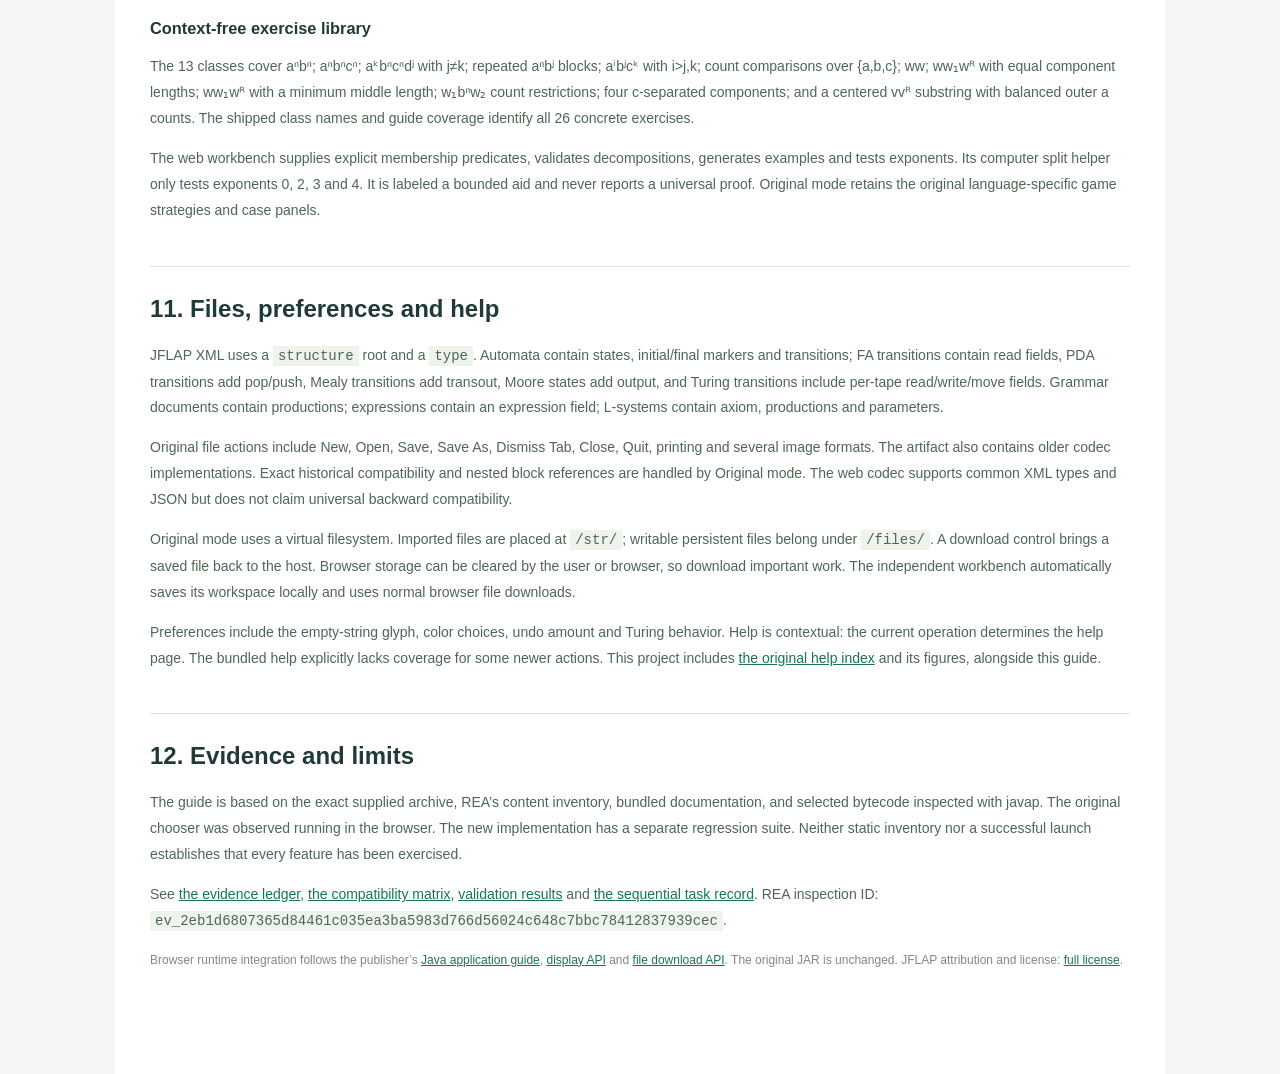
==== commit dd6342c4: "Task 75 – Combine PDAs, transducers and compatible Turing machines" ====
--- a/docs/GUIDE.html
+++ b/docs/GUIDE.html
@@ -1,6 +1,6 @@
 <!doctype html><html lang="en"><head><meta charset="utf-8"><meta name="viewport" content="width=device-width,initial-scale=1"><title>JFLAP 7.1 · Complete feature-family guide</title><link rel="stylesheet" href="../style.css"><style>article{max-width:1050px;margin:auto;padding:45px 35px 100px;background:white}article h1{font-size:36px}article h2{margin-top:42px;border-top:1px solid #dde6df;padding-top:28px;font-size:24px}article h3{margin-top:25px}article p,article li{line-height:1.85;color:#4f6656}article a{color:#197454}article code{background:#eef3ec;padding:2px 5px}article table{margin:20px 0;font-size:13px}.toc{columns:2}.callout{padding:20px;background:#eef5ec;border-left:3px solid #6b9673}.evidence{font-size:12px;color:#7c8c7e}</style></head><body><header><a class="brand" href="../index.html"><span class="brand-icon">λ</span><strong>JFLAP</strong><span class="badge">FEATURE GUIDE</span></a><a href="../classic.html" style="margin-left:auto;color:white">Open original JFLAP 7.1 →</a></header><article><span class="eyebrow">SHIPPED-ARTIFACT ANALYSIS · VERSION 7.1</span><h1>How JFLAP works</h1><p>JFLAP is a collection of editors and experiments for formal languages and computation. A document represents a machine, grammar, expression, L-system, or pumping-lemma exercise. Operations add simulation or conversion tabs while retaining the original structure.</p><div class="callout"><strong>Two ways to use this project.</strong> The JavaScript workbench provides a new interface and independent algorithms. Original mode executes the supplied JAR through a JavaScript/WebAssembly runtime and preserves the original workflows. This guide explains the original feature families; <a href="COVERAGE.md">the coverage matrix</a> identifies which were independently implemented. It does not claim exhaustive testing of every original feature.</div>
 <ol class="toc"><li><a href="#documents">Documents and editing</a></li><li><a href="#fa">Finite automata</a></li><li><a href="#pda">Pushdown automata</a></li><li><a href="#tm">Turing machines</a></li><li><a href="#output">Mealy and Moore machines</a></li><li><a href="#simulation">Simulation controls</a></li><li><a href="#grammar">Grammars and parsing</a></li><li><a href="#conversion">Conversions and transformations</a></li><li><a href="#lsystem">L-systems</a></li><li><a href="#pumping">Pumping-lemma games</a></li><li><a href="#files">Files, preferences and help</a></li><li><a href="#evidence">Evidence and limitations</a></li></ol>
-<h2 id="documents">1. Documents and editing</h2><p>The original chooser has twelve entries: Finite Automaton, Mealy Machine, Moore Machine, Pushdown Automaton, Turing Machine, Multi-Tape Turing Machine, Turing Machine with Building Blocks, Grammar, L-System, Regular Expression, Regular Pumping Lemma and Context-Free Pumping Lemma.</p><p>For machines, the editor consists of a toolbar and a drawing canvas. <strong>State (S)</strong> places a state. <strong>Transition (T)</strong> draws from one state to another; dragging to the same state creates a self-loop. <strong>Attribute (A)</strong> moves states and edits transitions. <strong>Delete (D)</strong> removes a state or transition; deleting a state also removes its incident transitions.</p><p>A state’s context menu sets the initial arrow, final double circle and auxiliary label. Each ordinary automaton has one initial state and may have several final states. Version 7.1 adds undo/redo, a configurable undo history, zoom, transition control points and several image exports. Notes annotate diagrams. The View menu can reflect, rotate, fit, save/restore and rearrange layouts, including circle, random, spiral, tree, two-circle and GEM layouts. These change the drawing, not the language.</p><p><strong>Combine Automata</strong> copies the states and transitions of a second open automaton of the same type into a new automaton. It removes the second initial marker. It does not create connecting transitions, so it is not by itself language union or concatenation.</p><p class="evidence">Sources: NewAction$NewDialog; MenuBarCreator; ChangeLog; <a href="original/gui.editor.EditorPane.html">editor help</a>; <a href="original/combineAutomata.html">combine help</a>.</p>
+<h2 id="documents">1. Documents and editing</h2><p>The original chooser has twelve entries: Finite Automaton, Mealy Machine, Moore Machine, Pushdown Automaton, Turing Machine, Multi-Tape Turing Machine, Turing Machine with Building Blocks, Grammar, L-System, Regular Expression, Regular Pumping Lemma and Context-Free Pumping Lemma.</p><p>For machines, the editor consists of a toolbar and a drawing canvas. <strong>State (S)</strong> places a state. <strong>Transition (T)</strong> draws from one state to another; dragging to the same state creates a self-loop. <strong>Attribute (A)</strong> moves states and edits transitions. <strong>Delete (D)</strong> removes a state or transition; deleting a state also removes its incident transitions.</p><p>A state’s context menu sets the initial arrow, final double circle and auxiliary label. Each ordinary automaton has one initial state and may have several final states. Version 7.1 adds undo/redo, a configurable undo history, zoom, transition control points and several image exports. Notes annotate diagrams. The View menu can reflect, rotate, fit, save/restore and rearrange layouts, including circle, random, spiral, tree, two-circle and GEM layouts. These change the drawing, not the language.</p><p><strong>Convert → Combine automata</strong> appends a second open FA, PDA, Mealy machine or Moore machine of the same type. Standard and building-block Turing machines can be combined when they have the same tape count. The new document keeps both components, including their outputs, final states, stack or tape actions, and notes. Only the first machine keeps its initial marker. Add a connecting transition in the editor to reach the second component.</p><p class="evidence">Sources: NewAction$NewDialog; MenuBarCreator; ChangeLog; <a href="original/gui.editor.EditorPane.html">editor help</a>; <a href="original/combineAutomata.html">combine help</a>.</p>
 <h2 id="fa">2. Finite automata</h2><p>A finite automaton has a finite set of states and labeled directed transitions. A configuration records the current state and the unread input. A transition matches the beginning of the remaining input and consumes its label. A λ transition consumes nothing. An input is accepted if some computation consumes the entire input and ends in a final state.</p><p>JFLAP allows nondeterminism: several transitions can match the same situation. It also permits multi-character labels and character ranges such as <code>[0-9]</code>. The determinization workflow first expands multi-character labels into single-symbol transitions with intermediate states.</p><p><strong>Highlight Nondeterminism</strong> finds states with competing transitions; λ transitions are treated as nondeterministic. <strong>Highlight Lambda</strong> marks empty-input edges. Reachability and useless-state helpers support analysis. <strong>Compare Equivalence</strong> compares the languages of two open FAs. The original documented method determinizes and minimizes them before comparing their structure. The new workbench instead explores pairs of DFA states and can return a distinguishing input.</p><p><strong>Example:</strong> a loop reading 0 or 1 at q0, an additional q0→q1 edge on 0, and q1→q2 on 1 with q2 final recognizes strings ending in 01. On 1101, the simulator can keep scanning in q0 while also taking the suffix branch.</p>
 <h2 id="pda">3. Pushdown automata</h2><p>A PDA adds a stack. A transition contains <strong>input to read, string to pop, string to push</strong>. Each may be empty. It is enabled when the unread input starts with the read string and the top of the stack matches the pop string. The transition consumes input, removes the pop string, then pushes the replacement. The stack initially contains <code>Z</code>.</p><p>The run dialog chooses acceptance by final state or empty stack. Both require the input to be consumed. With final-state acceptance the leftover stack need not be empty. With empty-stack acceptance the final-state flag is not the criterion.</p><p>To recognize aⁿbⁿ, push an A for each a, change to a popping phase, pop A for each b, and accept only after the input is consumed and the stack reaches its bottom marker. The stack records an unbounded count that a finite automaton cannot store.</p><p class="evidence">Direct bytecode evidence: PDAStepByStateSimulator initializes Z and performs prefix checks and pop/push updates.</p>
 <h2 id="tm">4. Turing machines</h2><p>A Turing configuration records a state plus one or more tapes and head positions. Input initializes the tape, with the head on the leftmost input symbol. Unfilled cells are blank. A transition specifies, for every tape, a symbol to read, a symbol to write and a move: L, R or S (stay). All tape conditions must match before the transition updates the tapes.</p><p>The artifact supports one through five tapes. A multi-tape transition updates all heads together. Nondeterministic machines can branch into several configurations. Tape modifications make these machines useful as transducers as well as language recognizers.</p><p>Preferences allow acceptance by final state, by halting, or either. There is also a preference controlling transitions out of final states and a preference allowing stay moves. In the original version, previously saved stay transitions remain functional when stay editing is disabled until they are edited.</p><p><strong>Building blocks:</strong> a state can contain an inner Turing machine. Entering that state invokes its inner computation on the current tapes. The inner machine needs an initial state. Its final markers do not finish the outer computation; when it halts, the parent continues from the block state. Blocks may nest. The original interface lets a user right-click a state and edit the block.</p><p>The original simulator also contains compact read patterns and variable assignments. Bytecode exposes wildcard <code>~</code>, negation and assignment handling. These are retained in Original mode; the independent web editor deliberately accepts literal single-symbol read/write entries and does not pretend to implement those shortcuts.</p><p><strong>Turing-to-unrestricted-grammar conversion</strong> encodes tape/state configurations in grammar productions so derivations simulate computation. The original converter and its validation constraints are available in Original mode. This converter was identified in the artifact but not independently ported or exhaustively exercised.</p>
--- a/style.css
+++ b/style.css
@@ -1,5 +1,54 @@
+
+:root{font-family:Inter,'Segoe UI',Arial,sans-serif;color:var(--ink,#203b37);background:var(--page,#f4f6f4);font-size:14px;--green:#176b56;--line:#dbe3de;--muted:#78847e}*{box-sizing:border-box}body{margin:0}button,input,select,textarea{font:inherit}button{cursor:pointer;border:1px solid var(--line);background:white;color:var(--ink,#304b44);border-radius:6px;padding:8px 12px;transition:background .12s}button:hover{background:var(--surface,#eaf2ec)}button:disabled{opacity:.4;cursor:default}button.primary{background:var(--green);color:white;border-color:var(--green)}button.active{background:var(--soft,#deeee4);border-color:var(--green,#83ad95);color:var(--green,#12523c)}input,select,textarea{border:1px solid var(--line,#cbd8d0);border-radius:5px;padding:8px;background:white;color:var(--ink,#243c33)}textarea{resize:vertical;line-height:1.65;font-family:Consolas,monospace;width:100%}input:focus,textarea:focus,button:focus-visible,select:focus{outline:2px solid var(--green,#47a77d);outline-offset:2px}header{height:78px;background:var(--header,#173b35);color:#fff;display:flex;align-items:center;padding:0 27px;gap:32px}.brand{display:flex;gap:12px;align-items:center;text-decoration:none;color:white}.brand strong{font-size:25px;letter-spacing:1px}.brand-icon{width:38px;height:38px;border:1px solid var(--header-muted,#72958b);border-radius:9px;font-family:Georgia;font-size:30px;text-align:center}.badge{font-size:9px;letter-spacing:1.7px;background:var(--green,#35584f);padding:5px 7px;border-radius:3px}.tagline{color:var(--header-muted,#b7cdc5);font-size:13px}header>button{margin-left:auto;background:transparent;border-color:var(--header-muted,#4f7066);color:white}#menubar{display:flex;padding:6px 24px;background:white;border-bottom:1px solid var(--line);gap:4px;height:43px}.menu{position:relative}.menu>button{border:0;padding:5px 14px}.menu-panel{display:none;position:absolute;top:31px;left:0;min-width:220px;background:white;padding:6px;border:1px solid var(--line);border-radius:6px;z-index:40;box-shadow:0 8px 28px #233b3720}.menu:focus-within .menu-panel,.menu:hover .menu-panel{display:block}.menu-panel button{display:block;width:100%;text-align:left;border:0;font-size:13px;padding:9px}.menu-panel hr{border:0;border-top:1px solid var(--line)}.workspace{display:grid;grid-template-columns:226px 1fr;min-height:calc(100vh - 121px)}.sidebar{border-right:1px solid var(--line);padding:26px 15px;display:flex;flex-direction:column;background:var(--surface,#eff3ef)}.section-label{font-size:10px;letter-spacing:1.7px;font-weight:700;color:var(--muted,#849188);margin:0 10px 16px}.new{width:100%;text-align:left;background:transparent;margin-bottom:19px;border-style:dashed}#documents{display:flex;flex-direction:column;gap:5px}.doc-item{display:flex;align-items:center;gap:4px;border-radius:7px}.doc-item.active{background:var(--soft,#dce9de)}.doc-item>button:first-child{background:transparent;flex:1;min-width:0;text-align:left;border:0;overflow:hidden;text-overflow:ellipsis;white-space:nowrap;padding:13px 10px}.doc-item>button:last-child{background:transparent;padding:3px 7px;border:0;color:var(--muted,#8a9990)}.sidebar-bottom{margin-top:auto;padding:36px 10px 0;font-size:11px;line-height:1.8;color:var(--muted,#718379)}.sidebar-bottom small{font-size:10px;color:var(--muted,#98a59c)}.status-dot{display:inline-block;width:6px;height:6px;background:#50a26b;border-radius:50%;margin-right:4px}main{min-width:0;padding:28px 32px 0;display:flex;flex-direction:column}.document-heading{display:flex;justify-content:space-between;align-items:center;gap:15px;margin-bottom:25px}.eyebrow{font-size:10px;font-weight:700;letter-spacing:1.7px;color:var(--muted,#6b8b79)}h1{margin:8px 0 0;font-size:25px;font-weight:600;letter-spacing:-.7px}.heading-actions{display:flex;gap:8px}#tabs{display:flex;border-bottom:1px solid var(--line);gap:16px}#tabs button{border:0;border-radius:0;background:none;padding:12px 5px;color:var(--muted,#7b8a80);font-size:13px}#tabs button.active{border-bottom:2px solid var(--green,#287453);color:var(--green,#23563f)}#toolbar{display:flex;align-items:center;gap:7px;background:#fff;border:1px solid var(--line);border-bottom:0;padding:12px 16px;border-radius:8px 8px 0 0;margin-top:22px;min-height:62px;flex-wrap:wrap}.divider{height:24px;width:1px;background:var(--line);margin:0 7px}.toolbar-hint{margin-left:auto;color:var(--muted,#8b978f);font-size:11px}#content{border:1px solid var(--line);background:white;min-height:490px;flex:1;position:relative;border-radius:0 0 8px 8px;overflow:hidden}#canvas{width:100%;height:100%;min-height:490px;display:block;touch-action:none;background-image:radial-gradient(var(--line,#d8e4dc) .8px,transparent .8px);background-size:20px 20px}.state circle{fill:var(--state-fill,#f5df94);stroke:var(--ink,#4d6052);stroke-width:1.7}.state.highlight circle{fill:var(--state-highlight,#a9dfb9);stroke:var(--green,#198051);stroke-width:3}.state.selected circle{stroke:var(--green,#188c6d);stroke-width:3}.state text{fill:var(--ink,#273e32);text-anchor:middle;dominant-baseline:middle;font:14px 'Segoe UI',sans-serif;pointer-events:none}.state .label{font-size:11px;fill:var(--muted,#728675)}.transition path{fill:none;stroke:var(--arrow,#52665b);stroke-width:1.6}.transition text{font:13px Consolas,monospace;fill:var(--ink,#365143);paint-order:stroke;stroke:white;stroke-width:5;stroke-linejoin:round}.transition.highlight path{stroke:var(--arrow-highlight,#dc8d2d);stroke-width:3}.transition .hit{stroke:transparent;stroke-width:15;pointer-events:stroke}.transition .control{fill:#fff;stroke:var(--transition-tool,#16856b);stroke-dasharray:3 2}.note{font-size:13px;fill:var(--muted,#89958c)}footer{display:flex;justify-content:space-between;font-size:11px;color:var(--muted,#819086);padding:14px 0}.panel{padding:24px}.split{display:grid;grid-template-columns:minmax(270px,1fr) minmax(280px,1.25fr);gap:25px}.card{border:1px solid var(--line);border-radius:7px;padding:20px}.card h3{margin:0 0 15px;font-size:15px}.card p,.hint{font-size:12px;line-height:1.7;color:var(--muted,#7b8a80)}.field{display:flex;flex-direction:column;gap:7px;margin-bottom:14px}.field>span,.field>label{font-size:12px;color:var(--muted,#5c7264)}.row{display:flex;gap:10px;align-items:center;flex-wrap:wrap}.row>input{min-width:80px;flex:1}.actions{display:flex;gap:7px;flex-wrap:wrap;margin:12px 0}.result{padding:14px 18px;background:var(--surface,#f1f5f1);border-left:3px solid var(--green,#849b8c);border-radius:4px;margin:14px 0;font-weight:500}.result.accepted{background:#e8f5eb;color:#25643b;border-color:#57a271}.result.rejected,.error{background:#fff0eb;color:#a04d36;border-color:#cb765d}.result.limit,.result.loop{background:#fff7e4;color:#936c22;border-color:#d8b669}table{border-collapse:collapse;width:100%;font-size:12px}td,th{border:1px solid var(--line);padding:8px 10px;text-align:left;vertical-align:top}th{background:var(--surface,#f0f4ef);font-weight:600}td input{width:100%;border:0;padding:3px}pre{white-space:pre-wrap;overflow-wrap:anywhere;font-size:12px;line-height:1.7;color:var(--ink,#42624c);margin:0}.scroll{max-height:430px;overflow:auto}.config{border:1px solid var(--line,#dce7dd);padding:12px;border-radius:5px;margin:7px 0;font:12px Consolas,monospace;cursor:pointer}.tape{display:flex;margin:8px 0;gap:1px}.tape span{display:inline-flex;justify-content:center;min-width:24px;height:25px;padding:4px;border:1px solid var(--line,#b9cbbd)}.tape .head{background:var(--state-fill,#f5df94);border-color:#958247}.empty{display:grid;place-content:center;min-height:370px;text-align:center;color:var(--muted,#9aaba0)}.empty strong{font-size:18px;color:var(--ink,#56735f);margin-bottom:10px}.chooser{display:grid;grid-template-columns:repeat(3,1fr);gap:10px}.chooser button{padding:18px 12px;text-align:left;min-height:70px;font-weight:500}.chooser button small{display:block;color:var(--muted,#8b9d8f);margin-top:7px;font-weight:normal;font-size:11px}dialog{border:1px solid var(--line,#dbe6dc);border-radius:12px;width:min(800px,94vw);max-height:90vh;padding:25px;box-shadow:0 20px 80px #173b3540;color:var(--ink,#294637)}dialog::backdrop{background:#173b3560;backdrop-filter:blur(3px)}.dialog-top{display:flex;justify-content:space-between;align-items:center;margin-bottom:16px}.dialog-top h2{font-size:21px;margin:0}.dialog-top button{border:0;font-size:23px}#dialog-actions{display:flex;justify-content:flex-end;gap:8px;margin-top:20px}.help-grid{display:grid;grid-template-columns:1fr 1fr;gap:15px}.help-grid section{border-bottom:1px solid var(--line);padding-bottom:10px}.help-grid h3{font-size:14px}.help-grid p{font-size:12px;line-height:1.7;color:var(--muted,#647d6a)}.trace-controls{display:flex;gap:8px;margin-bottom:15px}.diagram-small{height:240px;width:100%;background:var(--page,#fafcf9)}.warning{color:#a07431;font-size:12px}.mono{font-family:Consolas,monospace}.small{font-size:11px;color:var(--muted,#87998b)}.sr-only{position:absolute;width:1px;height:1px;overflow:hidden;clip:rect(0,0,0,0)}
+@media(max-width:1000px){.workspace{grid-template-columns:170px 1fr}main{padding:22px 18px 0}.tagline{display:none}.split{grid-template-columns:1fr}.heading-actions button{padding:7px}.toolbar-hint{display:none}.document-heading{align-items:flex-start}h1{font-size:21px}.chooser{grid-template-columns:repeat(2,1fr)}}@media(max-width:650px){header{padding:0 15px;height:65px}.badge{display:none}.workspace{display:block}.sidebar{display:none}main{padding:18px 10px 0}#menubar{padding:6px}.document-heading{flex-direction:column}.heading-actions{width:100%}.heading-actions button{flex:1}.panel{padding:15px}.help-grid{grid-template-columns:1fr}#tabs{gap:8px}#tabs button{font-size:12px}#toolbar{padding:8px}#toolbar button{padding:7px 8px}#content,#canvas{min-height:420px}.chooser{grid-template-columns:1fr 1fr}}
+@media print{header,nav,.sidebar,#toolbar,footer,.heading-actions,#tabs{display:none!important}.workspace{display:block}main{padding:0}#content{border:0}}
+
+
+.config.frozen{background:#e5f0ff;border-color:#6993c5}.config label{display:block;margin-bottom:8px}.config button{margin-top:8px}
+/* Keep parse trees readable; wide trees scroll horizontally. */
+#parse-output:has(.tree-drawing), .tree-drawing { max-height: none; }
+
+#parse-output:has(.derivation-drawing), .derivation-drawing { max-height: none; }
+
+td.parse-active, tr.parse-active > td { background: #fff0b1; box-shadow: inset 0 0 0 2px #936500; }
+g.parse-active > rect, g.parse-active > path { fill: #ffd86b; stroke: #6d4800; stroke-width: 3; }
+.regex-expression{overflow-wrap:anywhere;max-width:35rem}
+
+/* Open operation tabs retain their panes until explicitly dismissed. */
+#tabs{flex-wrap:wrap;align-items:center;gap:10px}.operation-tab{display:inline-flex;align-items:center}.operation-tab button[aria-label]{padding:7px;color:var(--muted,#7b8a80)}#operation-picker{margin:6px 0;font-size:12px;max-width:240px}
+
+.ls-parameter-table{width:100%;margin:12px 0}.ls-parameter-table input{width:100%;min-width:0}.ls-parameter-table td:last-child{width:80px}
+
+#ls-viewport{height:450px;overflow:auto;border:1px solid var(--line,#ccd3dc);margin-top:12px;background:white}#ls-svg{display:block;max-width:none;flex-shrink:0}#ls-progress{width:180px}
 
-:root{font-family:Inter,'Segoe UI',Arial,sans-serif;color:#203b37;background:#f4f6f4;font-size:14px;--green:#176b56;--line:#dbe3de;--muted:#78847e}*{box-sizing:border-box}body{margin:0}button,input,select,textarea{font:inherit}button{cursor:pointer;border:1px solid var(--line);background:white;color:#304b44;border-radius:6px;padding:8px 12px;transition:background .12s}button:hover{background:#eaf2ec}button:disabled{opacity:.4;cursor:default}button.primary{background:var(--green);color:white;border-color:var(--green)}button.active{background:#deeee4;border-color:#83ad95;color:#12523c}input,select,textarea{border:1px solid #cbd8d0;border-radius:5px;padding:8px;background:white;color:#243c33}textarea{resize:vertical;line-height:1.65;font-family:Consolas,monospace;width:100%}input:focus,textarea:focus,button:focus-visible,select:focus{outline:2px solid #47a77d;outline-offset:2px}header{height:78px;background:#173b35;color:#fff;display:flex;align-items:center;padding:0 27px;gap:32px}.brand{display:flex;gap:12px;align-items:center;text-decoration:none;color:white}.brand strong{font-size:25px;letter-spacing:1px}.brand-icon{width:38px;height:38px;border:1px solid #72958b;border-radius:9px;font-family:Georgia;font-size:30px;text-align:center}.badge{font-size:9px;letter-spacing:1.7px;background:#35584f;padding:5px 7px;border-radius:3px}.tagline{color:#b7cdc5;font-size:13px}header>button{margin-left:auto;background:transparent;border-color:#4f7066;color:white}#menubar{display:flex;padding:6px 24px;background:white;border-bottom:1px solid var(--line);gap:4px;height:43px}.menu{position:relative}.menu>button{border:0;padding:5px 14px}.menu-panel{display:none;position:absolute;top:31px;left:0;min-width:220px;background:white;padding:6px;border:1px solid var(--line);border-radius:6px;z-index:40;box-shadow:0 8px 28px #233b3720}.menu:focus-within .menu-panel,.menu:hover .menu-panel{display:block}.menu-panel button{display:block;width:100%;text-align:left;border:0;font-size:13px;padding:9px}.menu-panel hr{border:0;border-top:1px solid var(--line)}.workspace{display:grid;grid-template-columns:226px 1fr;min-height:calc(100vh - 121px)}.sidebar{border-right:1px solid var(--line);padding:26px 15px;display:flex;flex-direction:column;background:#eff3ef}.section-label{font-size:10px;letter-spacing:1.7px;font-weight:700;color:#849188;margin:0 10px 16px}.new{width:100%;text-align:left;background:transparent;margin-bottom:19px;border-style:dashed}#documents{display:flex;flex-direction:column;gap:5px}.doc-item{display:flex;align-items:center;gap:4px;border-radius:7px}.doc-item.active{background:#dce9de}.doc-item>button:first-child{background:transparent;flex:1;min-width:0;text-align:left;border:0;overflow:hidden;text-overflow:ellipsis;white-space:nowrap;padding:13px 10px}.doc-item>button:last-child{background:transparent;padding:3px 7px;border:0;color:#8a9990}.sidebar-bottom{margin-top:auto;padding:36px 10px 0;font-size:11px;line-height:1.8;color:#718379}.sidebar-bottom small{font-size:10px;color:#98a59c}.status-dot{display:inline-block;width:6px;height:6px;background:#50a26b;border-radius:50%;margin-right:4px}main{min-width:0;padding:28px 32px 0;display:flex;flex-direction:column}.document-heading{display:flex;justify-content:space-between;align-items:center;gap:15px;margin-bottom:25px}.eyebrow{font-size:10px;font-weight:700;letter-spacing:1.7px;color:#6b8b79}h1{margin:8px 0 0;font-size:25px;font-weight:600;letter-spacing:-.7px}.heading-actions{display:flex;gap:8px}#tabs{display:flex;border-bottom:1px solid var(--line);gap:16px}#tabs button{border:0;border-radius:0;background:none;padding:12px 5px;color:#7b8a80;font-size:13px}#tabs button.active{border-bottom:2px solid #287453;color:#23563f}#toolbar{display:flex;align-items:center;gap:7px;background:#fff;border:1px solid var(--line);border-bottom:0;padding:12px 16px;border-radius:8px 8px 0 0;margin-top:22px;min-height:62px;flex-wrap:wrap}.divider{height:24px;width:1px;background:var(--line);margin:0 7px}.toolbar-hint{margin-left:auto;color:#8b978f;font-size:11px}#content{border:1px solid var(--line);background:white;min-height:490px;flex:1;position:relative;border-radius:0 0 8px 8px;overflow:hidden}#canvas{width:100%;height:100%;min-height:490px;display:block;touch-action:none;background-image:radial-gradient(#d8e4dc .8px,transparent .8px);background-size:20px 20px}.state circle{fill:#f5df94;stroke:#4d6052;stroke-width:1.7}.state.highlight circle{fill:#a9dfb9;stroke:#198051;stroke-width:3}.state.selected circle{stroke:#188c6d;stroke-width:3}.state text{fill:#273e32;text-anchor:middle;dominant-baseline:middle;font:14px 'Segoe UI',sans-serif;pointer-events:none}.state .label{font-size:11px;fill:#728675}.transition path{fill:none;stroke:#52665b;stroke-width:1.6}.transition text{font:13px Consolas,monospace;fill:#365143;paint-order:stroke;stroke:white;stroke-width:5;stroke-linejoin:round}.transition.highlight path{stroke:#dc8d2d;stroke-width:3}.transition .hit{stroke:transparent;stroke-width:15;pointer-events:stroke}.transition .control{fill:#fff;stroke:#16856b;stroke-dasharray:3 2}.note{font-size:13px;fill:#89958c}footer{display:flex;justify-content:space-between;font-size:11px;color:#819086;padding:14px 0}.panel{padding:24px}.split{display:grid;grid-template-columns:minmax(270px,1fr) minmax(280px,1.25fr);gap:25px}.card{border:1px solid var(--line);border-radius:7px;padding:20px}.card h3{margin:0 0 15px;font-size:15px}.card p,.hint{font-size:12px;line-height:1.7;color:#7b8a80}.field{display:flex;flex-direction:column;gap:7px;margin-bottom:14px}.field>span,.field>label{font-size:12px;color:#5c7264}.row{display:flex;gap:10px;align-items:center;flex-wrap:wrap}.row>input{min-width:80px;flex:1}.actions{display:flex;gap:7px;flex-wrap:wrap;margin:12px 0}.result{padding:14px 18px;background:#f1f5f1;border-left:3px solid #849b8c;border-radius:4px;margin:14px 0;font-weight:500}.result.accepted{background:#e8f5eb;color:#25643b;border-color:#57a271}.result.rejected,.error{background:#fff0eb;color:#a04d36;border-color:#cb765d}.result.limit,.result.loop{background:#fff7e4;color:#936c22;border-color:#d8b669}table{border-collapse:collapse;width:100%;font-size:12px}td,th{border:1px solid var(--line);padding:8px 10px;text-align:left;vertical-align:top}th{background:#f0f4ef;font-weight:600}td input{width:100%;border:0;padding:3px}pre{white-space:pre-wrap;overflow-wrap:anywhere;font-size:12px;line-height:1.7;color:#42624c;margin:0}.scroll{max-height:430px;overflow:auto}.config{border:1px solid #dce7dd;padding:12px;border-radius:5px;margin:7px 0;font:12px Consolas,monospace;cursor:pointer}.tape{display:flex;margin:8px 0;gap:1px}.tape span{display:inline-flex;justify-content:center;min-width:24px;height:25px;padding:4px;border:1px solid #b9cbbd}.tape .head{background:#f5df94;border-color:#958247}.empty{display:grid;place-content:center;min-height:370px;text-align:center;color:#9aaba0}.empty strong{font-size:18px;color:#56735f;margin-bottom:10px}.chooser{display:grid;grid-template-columns:repeat(3,1fr);gap:10px}.chooser button{padding:18px 12px;text-align:left;min-height:70px;font-weight:500}.chooser button small{display:block;color:#8b9d8f;margin-top:7px;font-weight:normal;font-size:11px}dialog{border:1px solid #dbe6dc;border-radius:12px;width:min(800px,94vw);max-height:90vh;padding:25px;box-shadow:0 20px 80px #173b3540;color:#294637}dialog::backdrop{background:#173b3560;backdrop-filter:blur(3px)}.dialog-top{display:flex;justify-content:space-between;align-items:center;margin-bottom:16px}.dialog-top h2{font-size:21px;margin:0}.dialog-top button{border:0;font-size:23px}#dialog-actions{display:flex;justify-content:flex-end;gap:8px;margin-top:20px}.help-grid{display:grid;grid-template-columns:1fr 1fr;gap:15px}.help-grid section{border-bottom:1px solid var(--line);padding-bottom:10px}.help-grid h3{font-size:14px}.help-grid p{font-size:12px;line-height:1.7;color:#647d6a}.trace-controls{display:flex;gap:8px;margin-bottom:15px}.diagram-small{height:240px;width:100%;background:#fafcf9}.warning{color:#a07431;font-size:12px}.mono{font-family:Consolas,monospace}.small{font-size:11px;color:#87998b}.sr-only{position:absolute;width:1px;height:1px;overflow:hidden;clip:rect(0,0,0,0)}
-@media(max-width:1000px){.workspace{grid-template-columns:170px 1fr}main{padding:22px 18px 0}.tagline{display:none}.split{grid-template-columns:1fr}.heading-actions button{padding:7px}.toolbar-hint{display:none}.document-heading{align-items:flex-start}h1{font-size:21px}.chooser{grid-template-columns:repeat(2,1fr)}}@media(max-width:650px){header{padding:0 15px;height:65px}.badge{display:none}.workspace{display:block}.sidebar{display:none}main{padding:18px 10px 0}#menubar{padding:6px}.document-heading{flex-direction:column}.heading-actions{width:100%}.heading-actions button{flex:1}.panel{padding:15px}.help-grid{grid-template-columns:1fr}#tabs{gap:8px}#tabs button{font-size:12px}#toolbar{padding:8px}#toolbar button{padding:7px 8px}#content,#canvas{min-height:420px}.chooser{grid-template-columns:1fr 1fr}}
-@media print{header,nav,.sidebar,#toolbar,footer,.heading-actions,#tabs{display:none!important}.workspace{display:block}main{padding:0}#content{border:0}}
-
+/* Graph colors also apply to simulations, conversion previews and standalone exports. */
+.transition-arrow{fill:var(--arrow,#52665b)}.initial-arrow{stroke:var(--arrow,#52665b)}
+.state.selected circle{fill:var(--state-highlight,#a9dfb9)}
+[data-export-diagram] .parse-variable{fill:var(--soft,#d4eee2)}
+[data-export-diagram] .parse-terminal{fill:var(--state-fill,#fff1bd)}
+[data-export-diagram] line,[data-export-diagram] rect{stroke:var(--ink,#718579)}
+[data-export-diagram] text{fill:var(--ink,#183c2c)}
+[data-export-diagram] g.parse-active>rect,[data-export-diagram] g.parse-active>path{fill:var(--state-highlight,#ffd86b);stroke:var(--ink,#6d4800)}
+td.parse-active,tr.parse-active>td{background:var(--state-highlight,#fff0b1);box-shadow:inset 0 0 0 2px var(--green,#936500)}
+
+.conversion-rules { display:grid; gap:.25rem; }
+.conversion-rules button { text-align:start; overflow-wrap:anywhere; }
+.conversion-rules button[aria-pressed="true"] { outline:2px solid currentColor; }
+.conversion-selected { background: var(--state-highlight, #fff1b3); }
+.conversion-selected th button { outline: 2px solid currentColor; }
+.conversion-graph [role="button"]:focus-visible { outline: 2px solid currentColor; }
+
+.partition-tree, .partition-tree ul { list-style:none; padding-inline-start:1.2rem; }
+.partition-tree ul { border-inline-start:1px solid currentColor; }
+.partition-tree li { padding:.2rem; }
+.partition-tree [aria-pressed="true"], #min-children [data-groups] [aria-pressed="true"] { outline:2px solid currentColor; }
+.outside-partition { opacity:.42; }
+
+#toolbar-slot:not([hidden]) { align-self:flex-start; margin:1.4rem 0 .5rem; }
+.editor-palette { display:flex; flex-wrap:wrap; align-items:center; gap:.4rem; margin-top:22px; padding:.25rem .6rem; background:white; border:1px solid var(--line); border-radius:8px 8px 0 0; }
+.editor-palette #toolbar { flex:1 1 25rem; margin:0; padding:.35rem; border:0; min-width:0; min-height:50px; }
+.palette-commands:not([hidden]) { display:flex; gap:.25rem; flex-wrap:wrap; }
+.editor-palette.floating { position:fixed; z-index:12; margin:0; width:max-content; max-width:min(52rem,calc(100vw - 8px)); max-height:calc(100vh - 8px); overflow:auto; box-sizing:border-box; border-radius:8px; box-shadow:0 4px 18px #173b3538; }
+.editor-palette.floating .toolbar-hint { display:none; }
+.palette-commands button:first-child { cursor:move; touch-action:none; }
+@media print { #toolbar-frame, #toolbar-slot { display:none !important; } }
